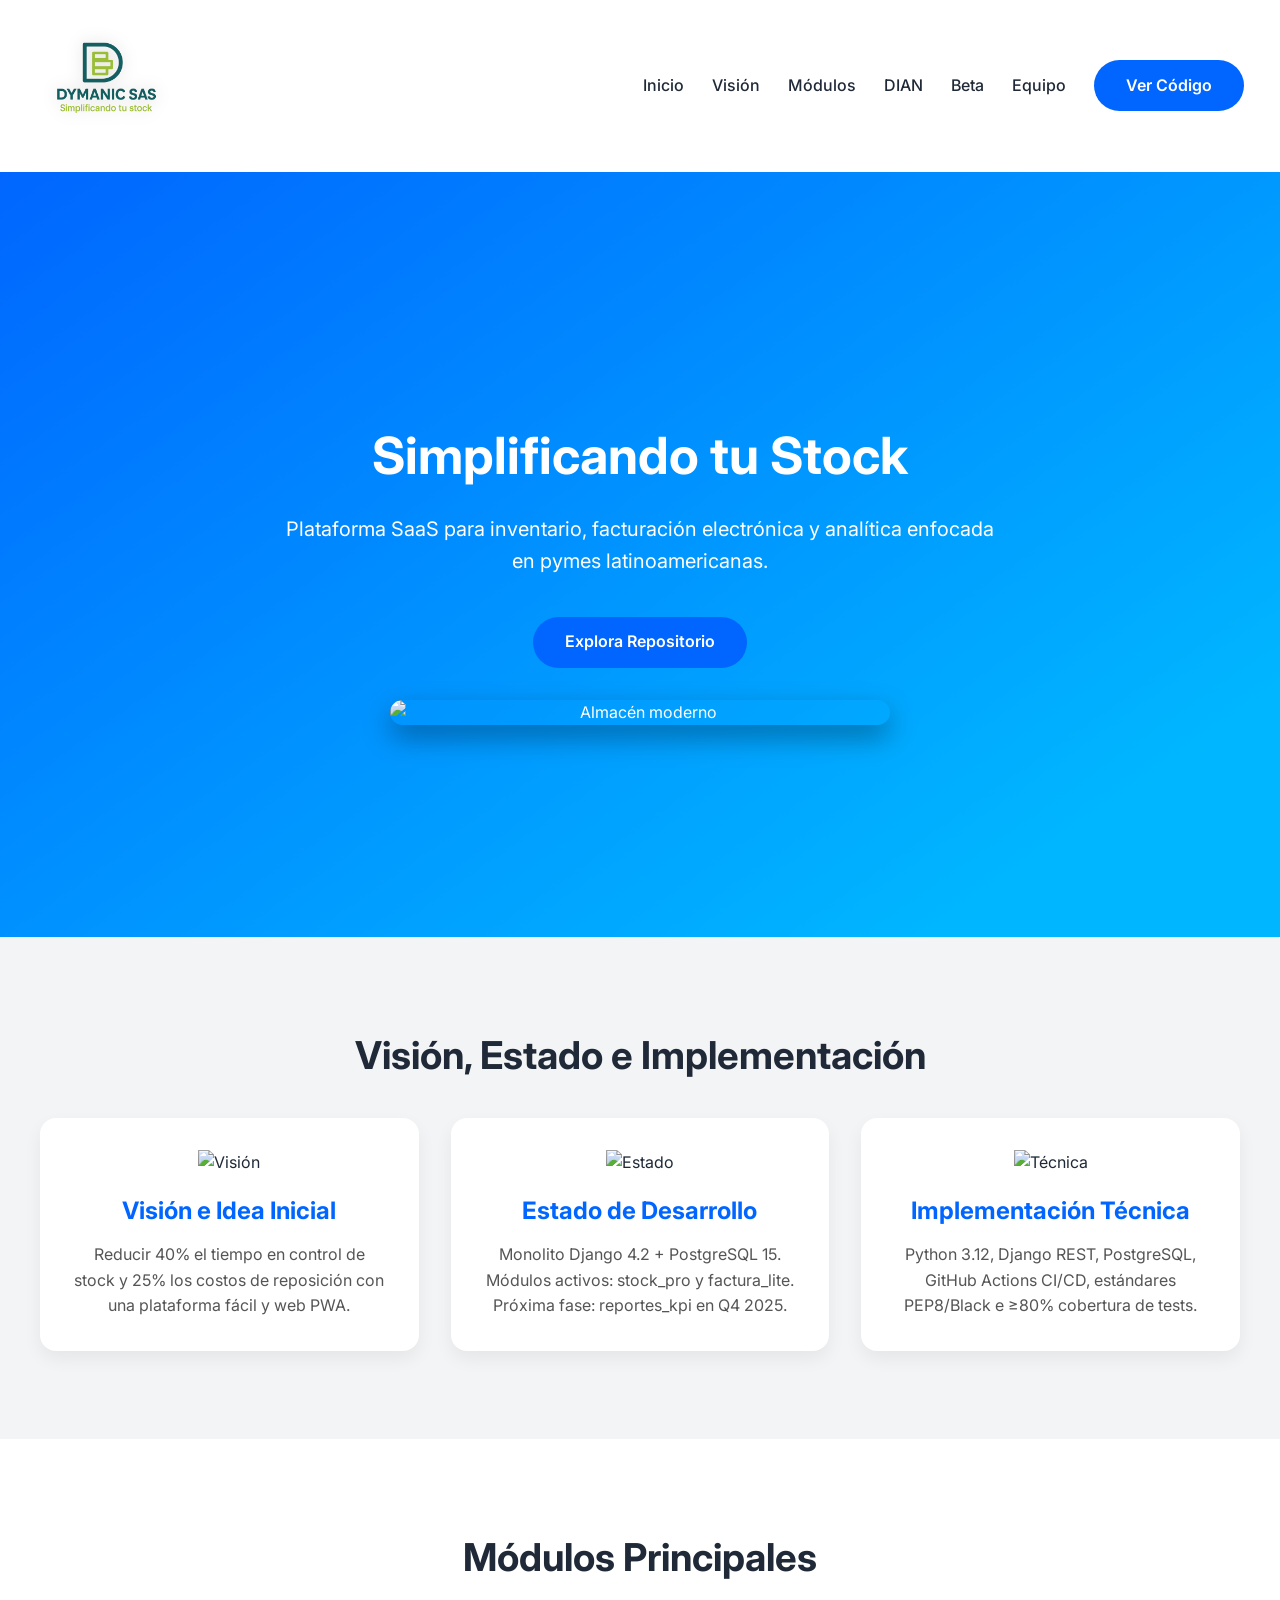
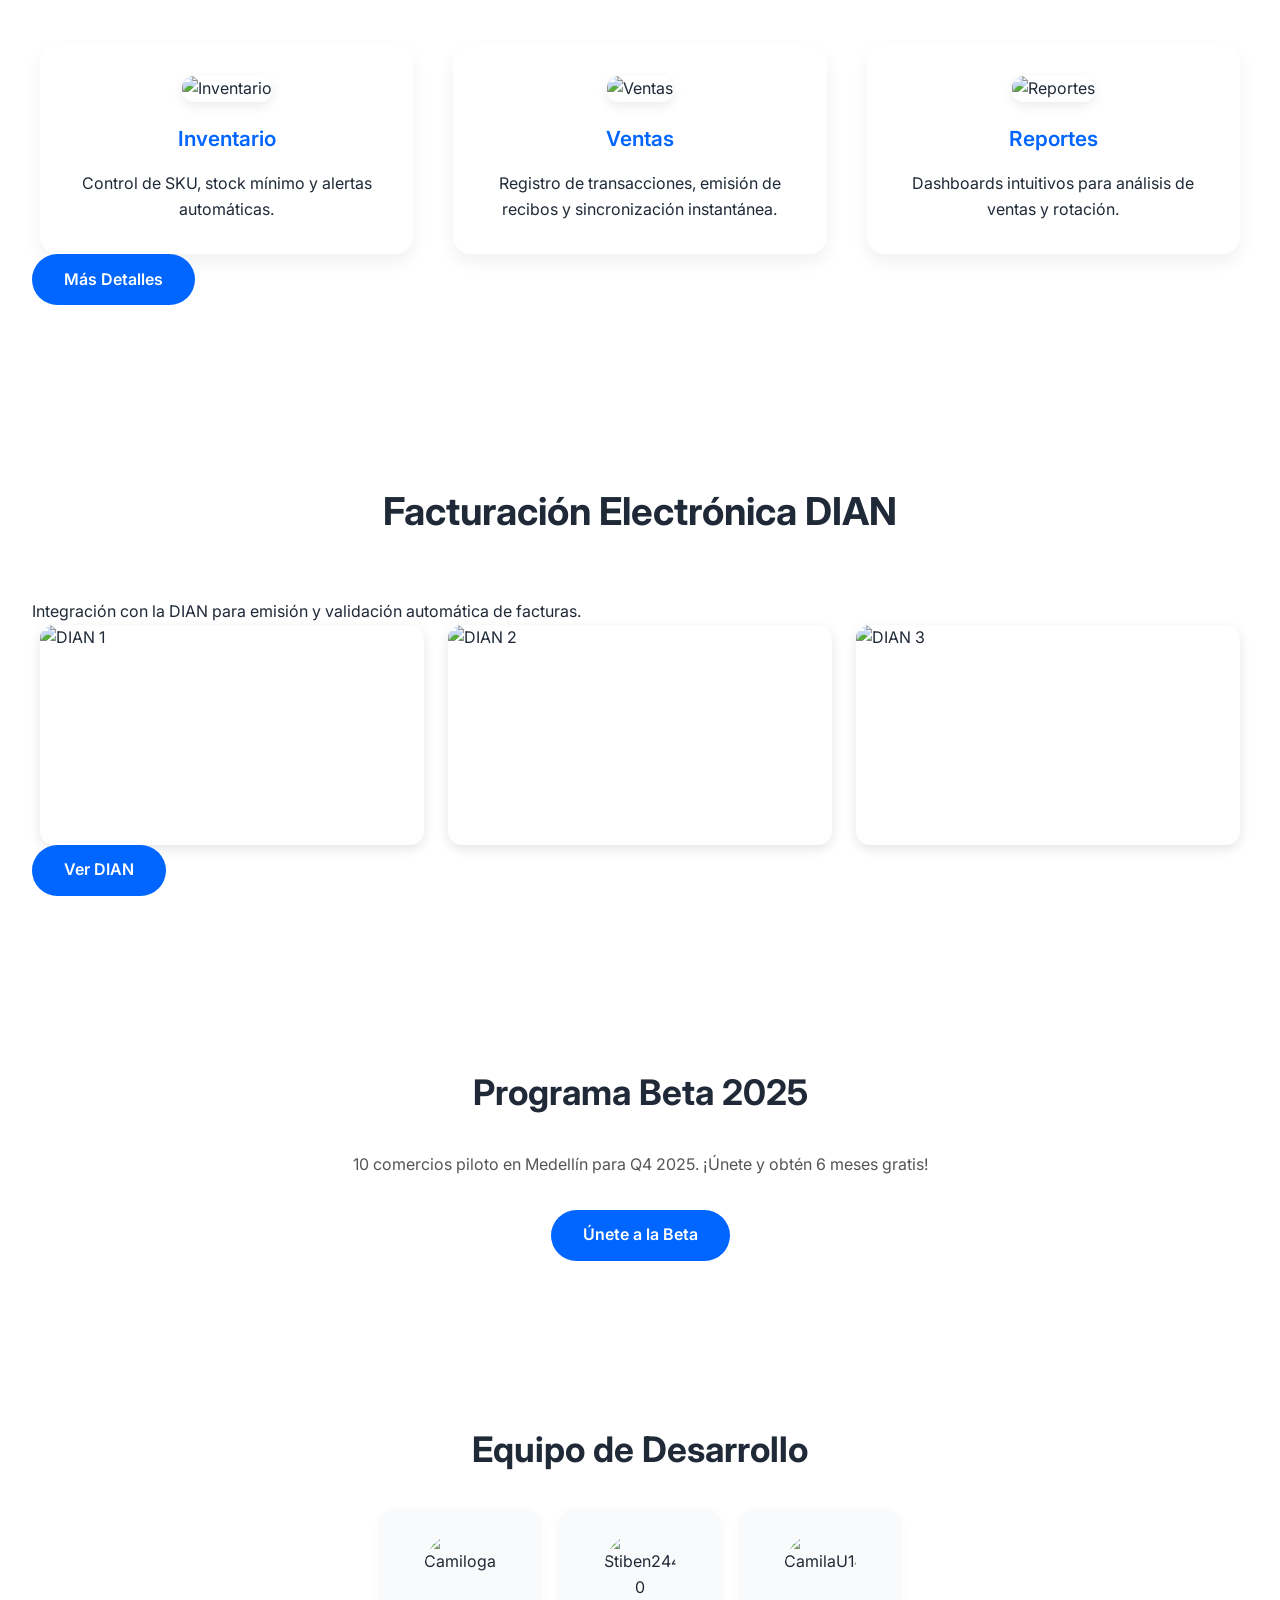
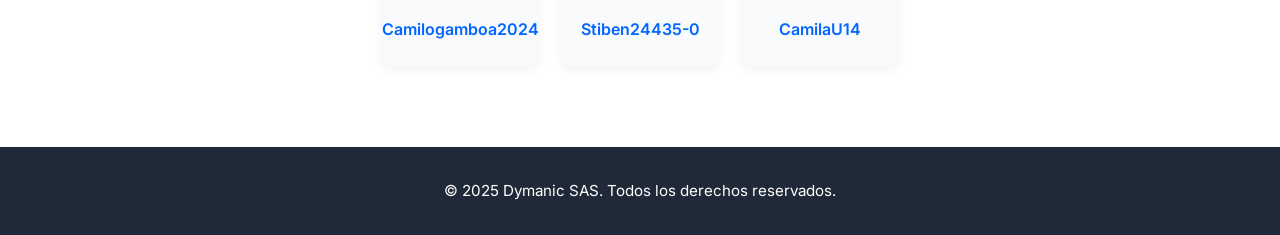
==== index.html @ a422779e "Versión inicial de la web – despliegue en GitHub Pages" ====
<!DOCTYPE html>
<html lang="es">
<head>
  <meta charset="UTF-8" />
  <meta http-equiv="X-UA-Compatible" content="IE=edge" />
  <meta name="viewport" content="width=device-width, initial-scale=1.0" />
  <title>Dymanic SAS | Plataforma SaaS</title>
  <meta name="description" content="Inventario, facturación electrónica DIAN y analítica para pymes latinoamericanas." />

  <!-- Google Fonts -->
  <link rel="preconnect" href="https://fonts.googleapis.com" />
  <link rel="preconnect" href="https://fonts.gstatic.com" crossorigin />
  <link href="https://fonts.googleapis.com/css2?family=Inter:wght@400;500;600;700&display=swap" rel="stylesheet" />

  <style>
    :root {
      --primary: #0066ff;
      --primary-light: #3385ff;
      --dark: #1f2937;
      --light: #ffffff;
      --gray-50: #f9fafb;
      --gray-100: #f3f4f6;
    }
    * { margin: 0; padding: 0; box-sizing: border-box; font-family: "Inter", system-ui, sans-serif; }
    body { color: var(--dark); background: var(--light); line-height: 1.6; }

    /* HEADER */
    header { position: sticky; top: 0; z-index: 1000; display: flex; justify-content: space-between; align-items: center; padding: 0.75rem 2.25rem; background: var(--light); transition: box-shadow 0.3s ease; }
    header.shadow { box-shadow: 0 3px 8px rgba(0,0,0,0.08); }
    .logo img { height: 140px; width: auto; filter: drop-shadow(0 0 8px rgba(0,0,0,0.15)); }
    nav ul { display: flex; gap: 1.75rem; list-style: none; align-items: center; }
    nav a { text-decoration: none; color: var(--dark); font-weight: 500; transition: color 0.2s; }
    nav a:hover { color: var(--primary); }
    .btn { padding: 0.8rem 2rem; border: none; border-radius: 32px; background: var(--primary); color: var(--light); font-size: 1rem; font-weight: 600; cursor: pointer; transition: background 0.2s; text-decoration: none; display: inline-block; }
    .btn:hover { background: var(--primary-light); }
    .menu-toggle { display: none; font-size: 1.9rem; background: none; border: none; cursor: pointer; color: var(--dark); }
    @media (max-width: 768px) {
      nav { position: fixed; top: 0; right: -100%; width: 70%; height: 100%; background: var(--light); flex-direction: column; padding-top: 6rem; transition: right 0.3s; }
      nav.open { right: 0; }
      nav ul { flex-direction: column; gap: 2.2rem; }
      .menu-toggle { display: block; }
      .logo img { height: 90px; }
    }

    /* HERO */
    .hero { display: flex; flex-direction: column; align-items: center; justify-content: center; text-align: center; padding: 8rem 1rem 6rem; min-height: 85vh; background: linear-gradient(145deg, #0066ff 0%, #00b6ff 85%); color: var(--light); }
    .hero h1 { font-size: 3.2rem; font-weight: 700; margin-bottom: 1rem; }
    .hero p { font-size: 1.25rem; max-width: 720px; margin-bottom: 2.5rem; }
    .hero-img { max-width: 500px; width: 90%; border-radius: 16px; box-shadow: 0 12px 28px rgba(0,0,0,0.35); margin-top: 2rem; }

    section { scroll-margin-top: 100px; }

    /* INFO GRID (Visión, Estado, Técnica) */
    .info { padding: 5.5rem 2rem; background: var(--gray-100); }
    .info h2 { text-align: center; font-size: 2.4rem; font-weight: 700; margin-bottom: 2rem; }
    .info-grid { display: grid; grid-template-columns: repeat(auto-fit, minmax(280px,1fr)); gap: 2rem; max-width: 1200px; margin: 0 auto; }
    .info-card { background: var(--light); padding: 2rem; border-radius: 16px; box-shadow: 0 8px 18px rgba(0,0,0,0.06); text-align: center; transition: transform 0.3s; }
    .info-card:hover { transform: translateY(-6px); }
    .info-card img { width: 64px; height: 64px; margin-bottom: 1rem; }
    .info-card h3 { color: var(--primary); font-size: 1.5rem; margin-bottom: 0.75rem; }
    .info-card p { color: #555; }

    /* FEATURES */
    .features { padding: 5.5rem 2rem; }
    .features h2 { text-align: center; font-size: 2.4rem; font-weight: 700; margin-bottom: 3.5rem; }
    .features-grid { display: grid; grid-template-columns: repeat(auto-fit, minmax(260px,1fr)); gap: 2.5rem; max-width: 1200px; margin: 0 auto; }
    .card { background: var(--light); padding: 2rem 1.75rem; border-radius: 18px; box-shadow: 0 8px 18px rgba(0,0,0,0.06); text-align: center; transition: transform 0.25s; }
    .card:hover { transform: translateY(-8px); }
    .card h3 { margin-bottom: 1rem; color: var(--primary); font-size: 1.3rem; font-weight: 600; }
    .icon { width: 80px; height: 80px; object-fit: cover; margin-bottom: 1.25rem; border-radius: 12px; box-shadow: 0 4px 12px rgba(0,0,0,0.08); }

    /* DIAN SHOWCASE */
    #dian { padding: 5.5rem 2rem; }
    #dian h2 { text-align: center; font-size: 2.4rem; font-weight: 700; margin-bottom: 3.5rem; }
    .image-grid { display: grid; grid-template-columns: repeat(auto-fit, minmax(260px,1fr)); gap: 1.5rem; max-width: 1200px; margin: 0 auto; }
    .image-grid img { width: 100%; height: 220px; object-fit: cover; border-radius: 14px; box-shadow: 0 4px 12px rgba(0,0,0,0.1); transition: transform 0.25s; }
    .image-grid img:hover { transform: scale(1.05); }

    /* BETA */
    #beta { padding: 5rem 2rem; text-align: center; }
    #beta h2 { font-size: 2.2rem; font-weight: 700; margin-bottom: 2rem; }
    #beta p { max-width: 740px; margin: 0 auto 2rem; color: #555; }

    /* EQUIPO */
    #equipo { padding: 5rem 2rem; text-align: center; }
    #equipo h2 { font-size: 2.2rem; font-weight: 700; margin-bottom: 2rem; }
    .dev-list { list-style: none; display: flex; flex-wrap: wrap; justify-content: center; gap: 1.25rem; padding: 0; margin-top: 2rem; }
    .dev-card { background: var(--gray-50); padding: 1.5rem 1rem; border-radius: 14px; width: 160px; display: flex; flex-direction: column; align-items: center; box-shadow: 0 4px 10px rgba(0,0,0,0.05); transition: transform 0.25s; }
    .dev-card:hover { transform: translateY(-6px); }
    .dev-card img { width: 72px; height: 72px; border-radius: 50%; margin-bottom: 0.75rem; }
    .dev-card a { color: var(--primary); font-weight: 600; text-decoration: none; }

    /* FOOTER */
    footer { background: var(--dark); color: var(--light); text-align: center; padding: 2rem 1rem; font-size: 0.95rem; }
  </style>
</head>
<body>
  <!-- HEADER -->
  <header id="mainHeader">
    <a href="#inicio" class="logo"><img src="logo_dymanic.png" alt="Logo Dymanic SAS" /></a>
    <button class="menu-toggle" id="menuBtn">&#9776;</button>
    <nav id="mainNav">
      <ul>
        <li><a href="#inicio">Inicio</a></li>
        <li><a href="#vision">Visión</a></li>
        <li><a href="#features">Módulos</a></li>
        <li><a href="#dian">DIAN</a></li>
        <li><a href="#beta">Beta</a></li>
        <li><a href="#equipo">Equipo</a></li>
        <li><a class="btn" href="https://github.com/camilogamboa2024/dymanic-sas-piloto" target="_blank">Ver Código</a></li>
      </ul>
    </nav>
  </header>

  <!-- HERO -->
  <section class="hero" id="inicio">
    <h1>Simplificando tu Stock</h1>
    <p>Plataforma SaaS para inventario, facturación electrónica y analítica enfocada en pymes latinoamericanas.</p>
    <a class="btn" href="https://github.com/camilogamboa2024/dymanic-sas-piloto" target="_blank">Explora Repositorio</a>
    <img class="hero-img" src="https://images.pexels.com/photos/3182830/pexels-photo-3182830.jpeg" alt="Almacén moderno" />
  </section>

  <!-- INFO -->
  <section class="info" id="vision">
    <h2>Visión, Estado e Implementación</h2>
    <div class="info-grid">
      <div class="info-card">
        <img src="https://images.pexels.com/photos/3184213/pexels-photo-3184213.jpeg" alt="Visión" />
        <h3>Visión e Idea Inicial</h3>
        <p>Reducir 40% el tiempo en control de stock y 25% los costos de reposición con una plataforma fácil y web PWA.</p>
      </div>
      <div class="info-card">
        <img src="https://images.pexels.com/photos/3184292/pexels-photo-3184292.jpeg" alt="Estado" />
        <h3>Estado de Desarrollo</h3>
        <p>Monolito Django 4.2 + PostgreSQL 15. Módulos activos: stock_pro y factura_lite. Próxima fase: reportes_kpi en Q4 2025.</p>
      </div>
      <div class="info-card">
        <img src="https://images.pexels.com/photos/1181675/pexels-photo-1181675.jpeg" alt="Técnica" />
        <h3>Implementación Técnica</h3>
        <p>Python 3.12, Django REST, PostgreSQL, GitHub Actions CI/CD, estándares PEP8/Black e ≥80% cobertura de tests.</p>
      </div>
    </div>
  </section>

  <!-- FEATURES -->
  <section class="features" id="features">
    <h2>Módulos Principales</h2>
    <div class="features-grid">
      <div class="card">
        <img class="icon" src="https://images.pexels.com/photos/396554/pexels-photo-396554.jpeg" alt="Inventario" />
        <h3>Inventario</h3>
        <p>Control de SKU, stock mínimo y alertas automáticas.</p>
      </div>
      <div class="card">
        <img class="icon" src="https://images.pexels.com/photos/3943710/pexels-photo-3943710.jpeg" alt="Ventas" />
        <h3>Ventas</h3>
        <p>Registro de transacciones, emisión de recibos y sincronización instantánea.</p>
      </div>
      <div class="card">
        <img class="icon" src="https://images.pexels.com/photos/669615/pexels-photo-669615.jpeg" alt="Reportes" />
        <h3>Reportes</h3>
        <p>Dashboards intuitivos para análisis de ventas y rotación.</p>
      </div>
    </div>
    <a id="features-btn" class="btn" href="https://github.com/camilogamboa2024/dymanic-sas-piloto" target="_blank">Más Detalles</a>
  </section>

  <!-- DIAN -->
  <section class="section" id="dian">
    <h2>Facturación Electrónica DIAN</h2>
    <p>Integración con la DIAN para emisión y validación automática de facturas.</p>
    <div class="image-grid">
      <img src="https://images.pexels.com/photos/669986/pexels-photo-669986.jpeg" alt="DIAN 1" />
      <img src="https://images.pexels.com/photos/4956466/pexels-photo-4956466.jpeg" alt="DIAN 2" />
      <img src="https://images.pexels.com/photos/5189411/pexels-photo-5189411.jpeg" alt="DIAN 3" />
    </div>
    <a id="dian-btn" class="btn" href="https://github.com/camilogamboa2024/dymanic-sas-piloto" target="_blank">Ver DIAN</a>
  </section>

  <!-- BETA -->
  <section class="section" id="beta">
    <h2>Programa Beta 2025</h2>
    <p>10 comercios piloto en Medellín para Q4 2025. ¡Únete y obtén 6 meses gratis!</p>
    <a class="btn" href="https://github.com/camilogamboa2024/dymanic-sas-piloto" target="_blank">Únete a la Beta</a>
  </section>

  <!-- EQUIPO -->
  <section class="section" id="equipo">
    <h2>Equipo de Desarrollo</h2>
    <ul class="dev-list">
      <li class="dev-card"><img src="https://github.com/camilogamboa2024.png" alt="Camilogamboa2024" /><a href="https://github.com/camilogamboa2024" target="_blank">Camilogamboa2024</a></li>
      <li class="dev-card"><img src="https://github.com/Stiben24435-0.png" alt="Stiben24435-0" /><a href="https://github.com/Stiben24435-0" target="_blank">Stiben24435-0</a></li>
      <li class="dev-card"><img src="https://github.com/CamilaU14.png" alt="CamilaU14" /><a href="https://github.com/CamilaU14" target="_blank">CamilaU14</a></li>
    </ul>
  </section>

  <!-- FOOTER -->
  <footer>
    &copy; 2025 Dymanic SAS. Todos los derechos reservados.
  </footer>

  <script>
    const menuBtn = document.getElementById("menuBtn");
    const mainNav = document.getElementById("mainNav");
    menuBtn.addEventListener("click", () => mainNav.classList.toggle("open"));
    const headerEl = document.getElementById("mainHeader");
    window.addEventListener("scroll", () => headerEl.classList.toggle("shadow", window.scrollY > 10));
  </script>
</body>
</html>
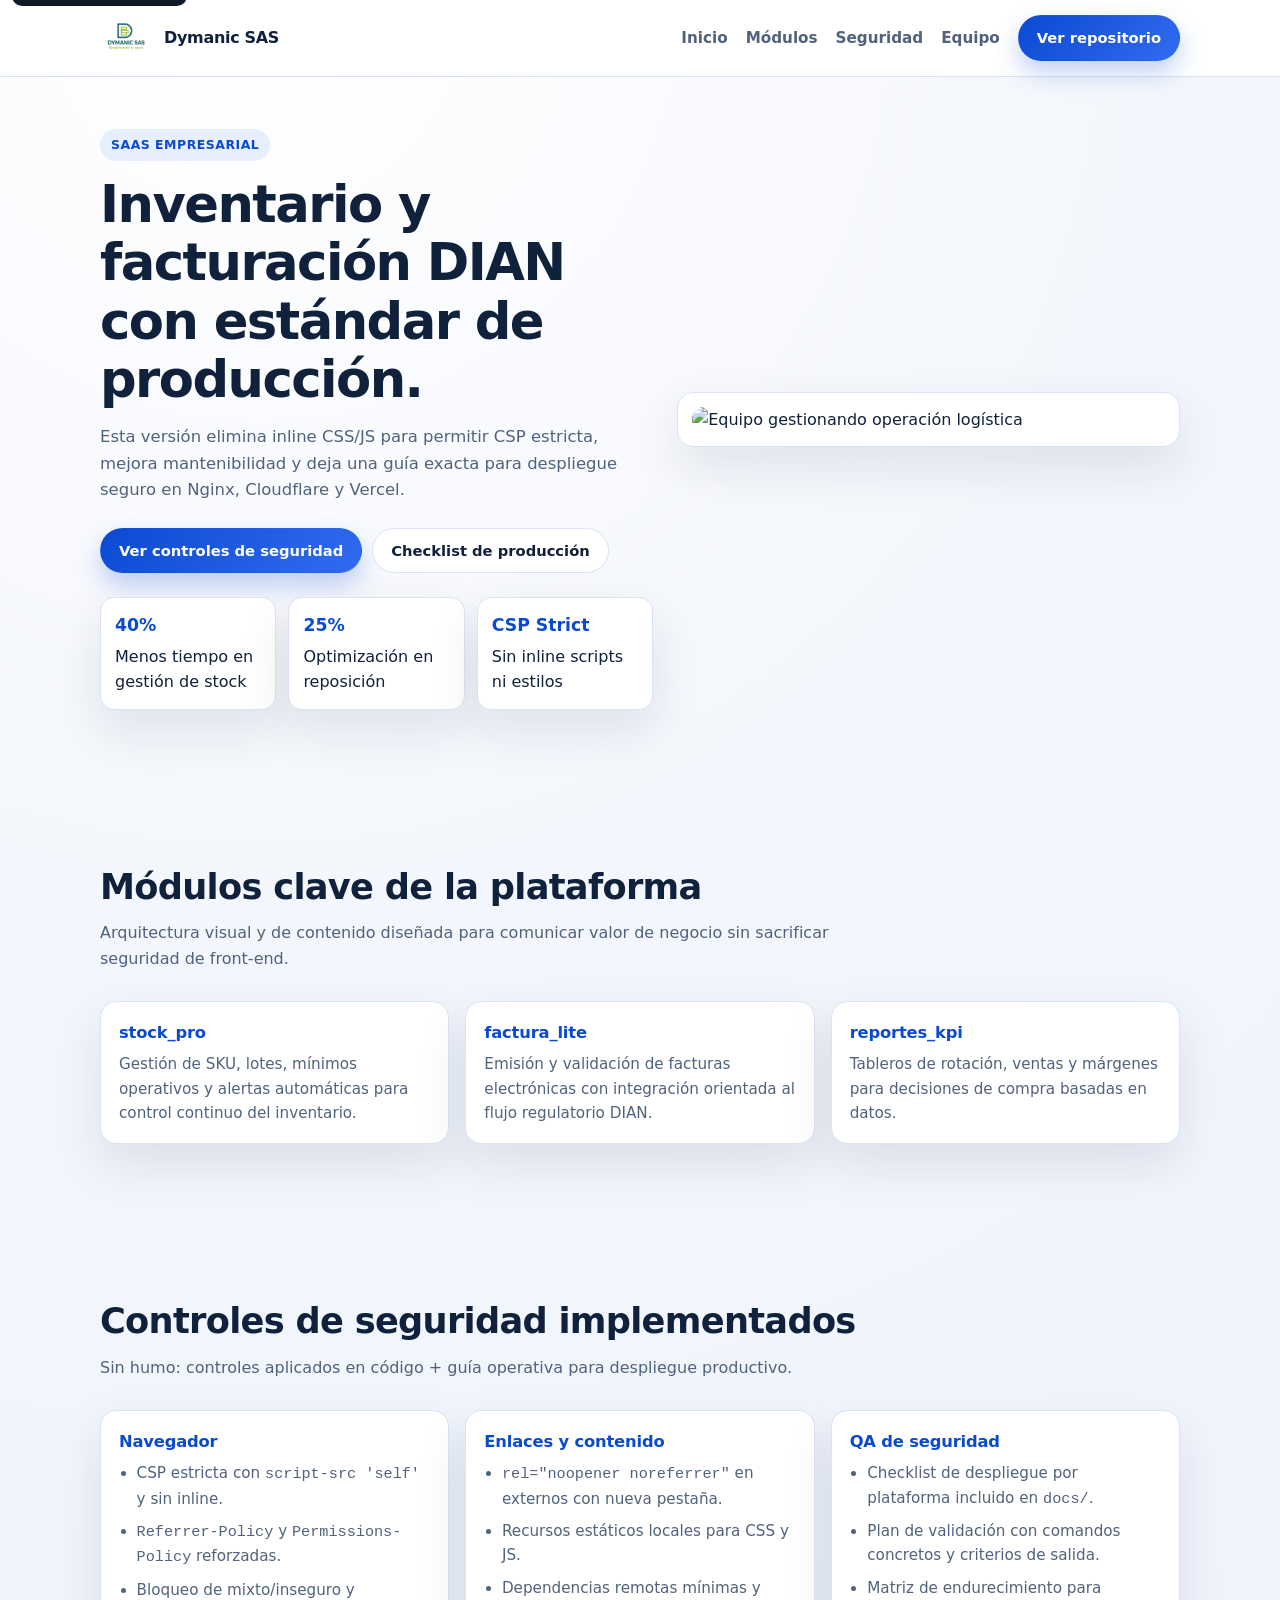
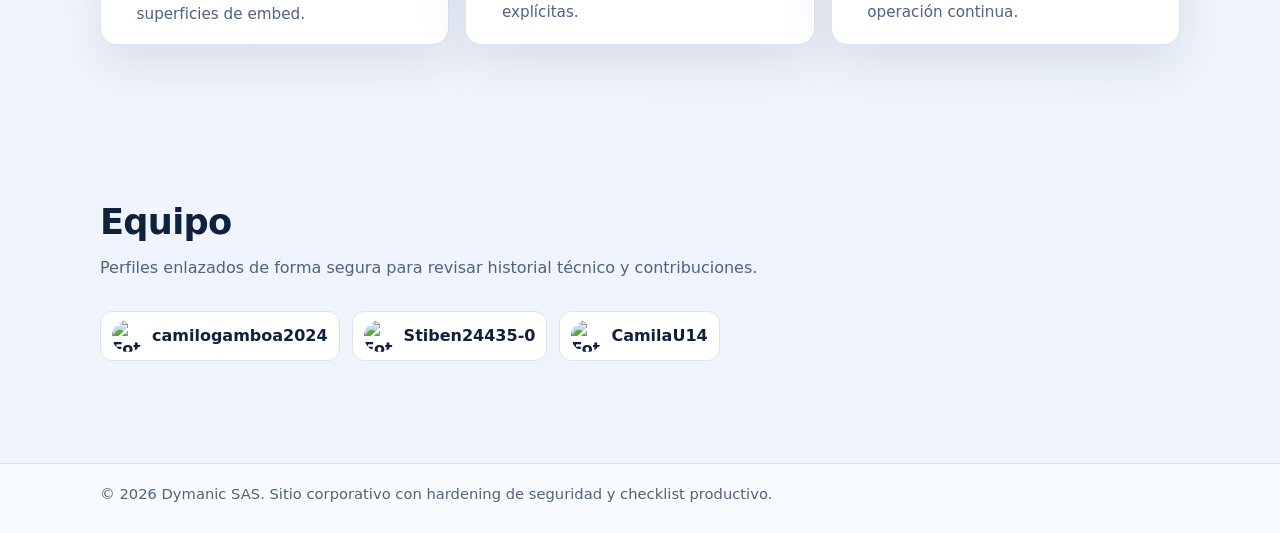
==== commit 707a0b80: "Endurecimiento nivel producción con CSP estricta y checklist de despliegue" ====
--- a/index.html
+++ b/index.html
@@ -4,207 +4,133 @@
   <meta charset="UTF-8" />
   <meta http-equiv="X-UA-Compatible" content="IE=edge" />
   <meta name="viewport" content="width=device-width, initial-scale=1.0" />
-  <title>Dymanic SAS | Plataforma SaaS</title>
-  <meta name="description" content="Inventario, facturación electrónica DIAN y analítica para pymes latinoamericanas." />
+  <title>Dymanic SAS | Plataforma empresarial para inventario y facturación</title>
+  <meta name="description" content="Dymanic SAS centraliza inventario, facturación electrónica DIAN y analítica con foco empresarial para pymes de Latinoamérica." />
+  <meta name="color-scheme" content="light" />
 
-  <!-- Google Fonts -->
+  <!-- CSP estricta sin inline JS/CSS -->
+  <meta http-equiv="Content-Security-Policy" content="default-src 'self'; script-src 'self'; style-src 'self' https://fonts.googleapis.com; img-src 'self' https://images.pexels.com https://github.com data:; font-src https://fonts.gstatic.com; connect-src 'self'; frame-ancestors 'none'; object-src 'none'; base-uri 'self'; form-action 'self'; upgrade-insecure-requests; block-all-mixed-content" />
+  <meta http-equiv="Referrer-Policy" content="strict-origin-when-cross-origin" />
+  <meta http-equiv="Permissions-Policy" content="accelerometer=(), autoplay=(), camera=(), display-capture=(), geolocation=(), gyroscope=(), magnetometer=(), microphone=(), payment=(), usb=(), xr-spatial-tracking=()" />
+
   <link rel="preconnect" href="https://fonts.googleapis.com" />
   <link rel="preconnect" href="https://fonts.gstatic.com" crossorigin />
-  <link href="https://fonts.googleapis.com/css2?family=Inter:wght@400;500;600;700&display=swap" rel="stylesheet" />
-
-  <style>
-    :root {
-      --primary: #0066ff;
-      --primary-light: #3385ff;
-      --dark: #1f2937;
-      --light: #ffffff;
-      --gray-50: #f9fafb;
-      --gray-100: #f3f4f6;
-    }
-    * { margin: 0; padding: 0; box-sizing: border-box; font-family: "Inter", system-ui, sans-serif; }
-    body { color: var(--dark); background: var(--light); line-height: 1.6; }
-
-    /* HEADER */
-    header { position: sticky; top: 0; z-index: 1000; display: flex; justify-content: space-between; align-items: center; padding: 0.75rem 2.25rem; background: var(--light); transition: box-shadow 0.3s ease; }
-    header.shadow { box-shadow: 0 3px 8px rgba(0,0,0,0.08); }
-    .logo img { height: 140px; width: auto; filter: drop-shadow(0 0 8px rgba(0,0,0,0.15)); }
-    nav ul { display: flex; gap: 1.75rem; list-style: none; align-items: center; }
-    nav a { text-decoration: none; color: var(--dark); font-weight: 500; transition: color 0.2s; }
-    nav a:hover { color: var(--primary); }
-    .btn { padding: 0.8rem 2rem; border: none; border-radius: 32px; background: var(--primary); color: var(--light); font-size: 1rem; font-weight: 600; cursor: pointer; transition: background 0.2s; text-decoration: none; display: inline-block; }
-    .btn:hover { background: var(--primary-light); }
-    .menu-toggle { display: none; font-size: 1.9rem; background: none; border: none; cursor: pointer; color: var(--dark); }
-    @media (max-width: 768px) {
-      nav { position: fixed; top: 0; right: -100%; width: 70%; height: 100%; background: var(--light); flex-direction: column; padding-top: 6rem; transition: right 0.3s; }
-      nav.open { right: 0; }
-      nav ul { flex-direction: column; gap: 2.2rem; }
-      .menu-toggle { display: block; }
-      .logo img { height: 90px; }
-    }
-
-    /* HERO */
-    .hero { display: flex; flex-direction: column; align-items: center; justify-content: center; text-align: center; padding: 8rem 1rem 6rem; min-height: 85vh; background: linear-gradient(145deg, #0066ff 0%, #00b6ff 85%); color: var(--light); }
-    .hero h1 { font-size: 3.2rem; font-weight: 700; margin-bottom: 1rem; }
-    .hero p { font-size: 1.25rem; max-width: 720px; margin-bottom: 2.5rem; }
-    .hero-img { max-width: 500px; width: 90%; border-radius: 16px; box-shadow: 0 12px 28px rgba(0,0,0,0.35); margin-top: 2rem; }
-
-    section { scroll-margin-top: 100px; }
-
-    /* INFO GRID (Visión, Estado, Técnica) */
-    .info { padding: 5.5rem 2rem; background: var(--gray-100); }
-    .info h2 { text-align: center; font-size: 2.4rem; font-weight: 700; margin-bottom: 2rem; }
-    .info-grid { display: grid; grid-template-columns: repeat(auto-fit, minmax(280px,1fr)); gap: 2rem; max-width: 1200px; margin: 0 auto; }
-    .info-card { background: var(--light); padding: 2rem; border-radius: 16px; box-shadow: 0 8px 18px rgba(0,0,0,0.06); text-align: center; transition: transform 0.3s; }
-    .info-card:hover { transform: translateY(-6px); }
-    .info-card img { width: 64px; height: 64px; margin-bottom: 1rem; }
-    .info-card h3 { color: var(--primary); font-size: 1.5rem; margin-bottom: 0.75rem; }
-    .info-card p { color: #555; }
-
-    /* FEATURES */
-    .features { padding: 5.5rem 2rem; }
-    .features h2 { text-align: center; font-size: 2.4rem; font-weight: 700; margin-bottom: 3.5rem; }
-    .features-grid { display: grid; grid-template-columns: repeat(auto-fit, minmax(260px,1fr)); gap: 2.5rem; max-width: 1200px; margin: 0 auto; }
-    .card { background: var(--light); padding: 2rem 1.75rem; border-radius: 18px; box-shadow: 0 8px 18px rgba(0,0,0,0.06); text-align: center; transition: transform 0.25s; }
-    .card:hover { transform: translateY(-8px); }
-    .card h3 { margin-bottom: 1rem; color: var(--primary); font-size: 1.3rem; font-weight: 600; }
-    .icon { width: 80px; height: 80px; object-fit: cover; margin-bottom: 1.25rem; border-radius: 12px; box-shadow: 0 4px 12px rgba(0,0,0,0.08); }
-
-    /* DIAN SHOWCASE */
-    #dian { padding: 5.5rem 2rem; }
-    #dian h2 { text-align: center; font-size: 2.4rem; font-weight: 700; margin-bottom: 3.5rem; }
-    .image-grid { display: grid; grid-template-columns: repeat(auto-fit, minmax(260px,1fr)); gap: 1.5rem; max-width: 1200px; margin: 0 auto; }
-    .image-grid img { width: 100%; height: 220px; object-fit: cover; border-radius: 14px; box-shadow: 0 4px 12px rgba(0,0,0,0.1); transition: transform 0.25s; }
-    .image-grid img:hover { transform: scale(1.05); }
-
-    /* BETA */
-    #beta { padding: 5rem 2rem; text-align: center; }
-    #beta h2 { font-size: 2.2rem; font-weight: 700; margin-bottom: 2rem; }
-    #beta p { max-width: 740px; margin: 0 auto 2rem; color: #555; }
-
-    /* EQUIPO */
-    #equipo { padding: 5rem 2rem; text-align: center; }
-    #equipo h2 { font-size: 2.2rem; font-weight: 700; margin-bottom: 2rem; }
-    .dev-list { list-style: none; display: flex; flex-wrap: wrap; justify-content: center; gap: 1.25rem; padding: 0; margin-top: 2rem; }
-    .dev-card { background: var(--gray-50); padding: 1.5rem 1rem; border-radius: 14px; width: 160px; display: flex; flex-direction: column; align-items: center; box-shadow: 0 4px 10px rgba(0,0,0,0.05); transition: transform 0.25s; }
-    .dev-card:hover { transform: translateY(-6px); }
-    .dev-card img { width: 72px; height: 72px; border-radius: 50%; margin-bottom: 0.75rem; }
-    .dev-card a { color: var(--primary); font-weight: 600; text-decoration: none; }
-
-    /* FOOTER */
-    footer { background: var(--dark); color: var(--light); text-align: center; padding: 2rem 1rem; font-size: 0.95rem; }
-  </style>
+  <link href="https://fonts.googleapis.com/css2?family=Inter:wght@400;500;600;700;800&display=swap" rel="stylesheet" />
+  <link rel="stylesheet" href="assets/css/main.css" />
 </head>
 <body>
-  <!-- HEADER -->
-  <header id="mainHeader">
-    <a href="#inicio" class="logo"><img src="logo_dymanic.png" alt="Logo Dymanic SAS" /></a>
-    <button class="menu-toggle" id="menuBtn">&#9776;</button>
-    <nav id="mainNav">
-      <ul>
-        <li><a href="#inicio">Inicio</a></li>
-        <li><a href="#vision">Visión</a></li>
-        <li><a href="#features">Módulos</a></li>
-        <li><a href="#dian">DIAN</a></li>
-        <li><a href="#beta">Beta</a></li>
-        <li><a href="#equipo">Equipo</a></li>
-        <li><a class="btn" href="https://github.com/camilogamboa2024/dymanic-sas-piloto" target="_blank">Ver Código</a></li>
-      </ul>
-    </nav>
+  <a class="skip-link" href="#contenido">Saltar al contenido</a>
+
+  <header id="mainHeader" aria-label="Barra principal">
+    <div class="nav-wrap">
+      <a href="#inicio" class="brand" aria-label="Dymanic SAS, ir al inicio">
+        <img src="logo_dymanic.png" alt="Logo Dymanic SAS" />
+        <span>Dymanic SAS</span>
+      </a>
+
+      <button class="menu-toggle" id="menuBtn" type="button" aria-expanded="false" aria-controls="mainNav" aria-label="Abrir menú">☰</button>
+
+      <nav id="mainNav" aria-label="Navegación principal">
+        <ul>
+          <li><a href="#inicio">Inicio</a></li>
+          <li><a href="#modulos">Módulos</a></li>
+          <li><a href="#seguridad">Seguridad</a></li>
+          <li><a href="#equipo">Equipo</a></li>
+          <li>
+            <a class="btn btn-primary" href="https://github.com/camilogamboa2024/dymanic-sas-piloto" target="_blank" rel="noopener noreferrer">Ver repositorio</a>
+          </li>
+        </ul>
+      </nav>
+    </div>
   </header>
 
-  <!-- HERO -->
-  <section class="hero" id="inicio">
-    <h1>Simplificando tu Stock</h1>
-    <p>Plataforma SaaS para inventario, facturación electrónica y analítica enfocada en pymes latinoamericanas.</p>
-    <a class="btn" href="https://github.com/camilogamboa2024/dymanic-sas-piloto" target="_blank">Explora Repositorio</a>
-    <img class="hero-img" src="https://images.pexels.com/photos/3182830/pexels-photo-3182830.jpeg" alt="Almacén moderno" />
-  </section>
+  <main id="contenido">
+    <section class="section hero" id="inicio">
+      <div>
+        <span class="badge">SaaS Empresarial</span>
+        <h1>Inventario y facturación DIAN con estándar de producción.</h1>
+        <p class="lead">Esta versión elimina inline CSS/JS para permitir CSP estricta, mejora mantenibilidad y deja una guía exacta para despliegue seguro en Nginx, Cloudflare y Vercel.</p>
+        <div class="hero-cta">
+          <a class="btn btn-primary" href="#seguridad">Ver controles de seguridad</a>
+          <a class="btn btn-outline" href="docs/SECURITY_PRODUCTION_CHECKLIST.md">Checklist de producción</a>
+        </div>
+        <div class="stats" aria-label="Indicadores de valor">
+          <article class="stat"><strong>40%</strong><span>Menos tiempo en gestión de stock</span></article>
+          <article class="stat"><strong>25%</strong><span>Optimización en reposición</span></article>
+          <article class="stat"><strong>CSP Strict</strong><span>Sin inline scripts ni estilos</span></article>
+        </div>
+      </div>
 
-  <!-- INFO -->
-  <section class="info" id="vision">
-    <h2>Visión, Estado e Implementación</h2>
-    <div class="info-grid">
-      <div class="info-card">
-        <img src="https://images.pexels.com/photos/3184213/pexels-photo-3184213.jpeg" alt="Visión" />
-        <h3>Visión e Idea Inicial</h3>
-        <p>Reducir 40% el tiempo en control de stock y 25% los costos de reposición con una plataforma fácil y web PWA.</p>
+      <aside class="hero-card" aria-label="Imagen de operación logística">
+        <img src="https://images.pexels.com/photos/3182830/pexels-photo-3182830.jpeg" alt="Equipo gestionando operación logística" loading="eager" decoding="async" />
+      </aside>
+    </section>
+
+    <section class="section" id="modulos">
+      <h2>Módulos clave de la plataforma</h2>
+      <p class="subtitle">Arquitectura visual y de contenido diseñada para comunicar valor de negocio sin sacrificar seguridad de front-end.</p>
+      <div class="grid-3">
+        <article class="panel">
+          <h3>stock_pro</h3>
+          <p>Gestión de SKU, lotes, mínimos operativos y alertas automáticas para control continuo del inventario.</p>
+        </article>
+        <article class="panel">
+          <h3>factura_lite</h3>
+          <p>Emisión y validación de facturas electrónicas con integración orientada al flujo regulatorio DIAN.</p>
+        </article>
+        <article class="panel">
+          <h3>reportes_kpi</h3>
+          <p>Tableros de rotación, ventas y márgenes para decisiones de compra basadas en datos.</p>
+        </article>
       </div>
-      <div class="info-card">
-        <img src="https://images.pexels.com/photos/3184292/pexels-photo-3184292.jpeg" alt="Estado" />
-        <h3>Estado de Desarrollo</h3>
-        <p>Monolito Django 4.2 + PostgreSQL 15. Módulos activos: stock_pro y factura_lite. Próxima fase: reportes_kpi en Q4 2025.</p>
+    </section>
+
+    <section class="section" id="seguridad">
+      <h2>Controles de seguridad implementados</h2>
+      <p class="subtitle">Sin humo: controles aplicados en código + guía operativa para despliegue productivo.</p>
+      <div class="grid-3">
+        <article class="panel">
+          <h3>Navegador</h3>
+          <ul class="security-list">
+            <li>CSP estricta con <code>script-src 'self'</code> y sin inline.</li>
+            <li><code>Referrer-Policy</code> y <code>Permissions-Policy</code> reforzadas.</li>
+            <li>Bloqueo de mixto/inseguro y superficies de embed.</li>
+          </ul>
+        </article>
+        <article class="panel">
+          <h3>Enlaces y contenido</h3>
+          <ul class="security-list">
+            <li><code>rel="noopener noreferrer"</code> en externos con nueva pestaña.</li>
+            <li>Recursos estáticos locales para CSS y JS.</li>
+            <li>Dependencias remotas mínimas y explícitas.</li>
+          </ul>
+        </article>
+        <article class="panel">
+          <h3>QA de seguridad</h3>
+          <ul class="security-list">
+            <li>Checklist de despliegue por plataforma incluido en <code>docs/</code>.</li>
+            <li>Plan de validación con comandos concretos y criterios de salida.</li>
+            <li>Matriz de endurecimiento para operación continua.</li>
+          </ul>
+        </article>
       </div>
-      <div class="info-card">
-        <img src="https://images.pexels.com/photos/1181675/pexels-photo-1181675.jpeg" alt="Técnica" />
-        <h3>Implementación Técnica</h3>
-        <p>Python 3.12, Django REST, PostgreSQL, GitHub Actions CI/CD, estándares PEP8/Black e ≥80% cobertura de tests.</p>
+    </section>
+
+    <section class="section" id="equipo">
+      <h2>Equipo</h2>
+      <p class="subtitle">Perfiles enlazados de forma segura para revisar historial técnico y contribuciones.</p>
+      <div class="team">
+        <a class="member" href="https://github.com/camilogamboa2024" target="_blank" rel="noopener noreferrer"><img src="https://github.com/camilogamboa2024.png" alt="Foto de camilogamboa2024" loading="lazy" decoding="async" />camilogamboa2024</a>
+        <a class="member" href="https://github.com/Stiben24435-0" target="_blank" rel="noopener noreferrer"><img src="https://github.com/Stiben24435-0.png" alt="Foto de Stiben24435-0" loading="lazy" decoding="async" />Stiben24435-0</a>
+        <a class="member" href="https://github.com/CamilaU14" target="_blank" rel="noopener noreferrer"><img src="https://github.com/CamilaU14.png" alt="Foto de CamilaU14" loading="lazy" decoding="async" />CamilaU14</a>
       </div>
-    </div>
-  </section>
+    </section>
+  </main>
 
-  <!-- FEATURES -->
-  <section class="features" id="features">
-    <h2>Módulos Principales</h2>
-    <div class="features-grid">
-      <div class="card">
-        <img class="icon" src="https://images.pexels.com/photos/396554/pexels-photo-396554.jpeg" alt="Inventario" />
-        <h3>Inventario</h3>
-        <p>Control de SKU, stock mínimo y alertas automáticas.</p>
-      </div>
-      <div class="card">
-        <img class="icon" src="https://images.pexels.com/photos/3943710/pexels-photo-3943710.jpeg" alt="Ventas" />
-        <h3>Ventas</h3>
-        <p>Registro de transacciones, emisión de recibos y sincronización instantánea.</p>
-      </div>
-      <div class="card">
-        <img class="icon" src="https://images.pexels.com/photos/669615/pexels-photo-669615.jpeg" alt="Reportes" />
-        <h3>Reportes</h3>
-        <p>Dashboards intuitivos para análisis de ventas y rotación.</p>
-      </div>
-    </div>
-    <a id="features-btn" class="btn" href="https://github.com/camilogamboa2024/dymanic-sas-piloto" target="_blank">Más Detalles</a>
-  </section>
-
-  <!-- DIAN -->
-  <section class="section" id="dian">
-    <h2>Facturación Electrónica DIAN</h2>
-    <p>Integración con la DIAN para emisión y validación automática de facturas.</p>
-    <div class="image-grid">
-      <img src="https://images.pexels.com/photos/669986/pexels-photo-669986.jpeg" alt="DIAN 1" />
-      <img src="https://images.pexels.com/photos/4956466/pexels-photo-4956466.jpeg" alt="DIAN 2" />
-      <img src="https://images.pexels.com/photos/5189411/pexels-photo-5189411.jpeg" alt="DIAN 3" />
-    </div>
-    <a id="dian-btn" class="btn" href="https://github.com/camilogamboa2024/dymanic-sas-piloto" target="_blank">Ver DIAN</a>
-  </section>
-
-  <!-- BETA -->
-  <section class="section" id="beta">
-    <h2>Programa Beta 2025</h2>
-    <p>10 comercios piloto en Medellín para Q4 2025. ¡Únete y obtén 6 meses gratis!</p>
-    <a class="btn" href="https://github.com/camilogamboa2024/dymanic-sas-piloto" target="_blank">Únete a la Beta</a>
-  </section>
-
-  <!-- EQUIPO -->
-  <section class="section" id="equipo">
-    <h2>Equipo de Desarrollo</h2>
-    <ul class="dev-list">
-      <li class="dev-card"><img src="https://github.com/camilogamboa2024.png" alt="Camilogamboa2024" /><a href="https://github.com/camilogamboa2024" target="_blank">Camilogamboa2024</a></li>
-      <li class="dev-card"><img src="https://github.com/Stiben24435-0.png" alt="Stiben24435-0" /><a href="https://github.com/Stiben24435-0" target="_blank">Stiben24435-0</a></li>
-      <li class="dev-card"><img src="https://github.com/CamilaU14.png" alt="CamilaU14" /><a href="https://github.com/CamilaU14" target="_blank">CamilaU14</a></li>
-    </ul>
-  </section>
-
-  <!-- FOOTER -->
   <footer>
-    &copy; 2025 Dymanic SAS. Todos los derechos reservados.
+    <div class="footer-wrap">© 2026 Dymanic SAS. Sitio corporativo con hardening de seguridad y checklist productivo.</div>
   </footer>
 
-  <script>
-    const menuBtn = document.getElementById("menuBtn");
-    const mainNav = document.getElementById("mainNav");
-    menuBtn.addEventListener("click", () => mainNav.classList.toggle("open"));
-    const headerEl = document.getElementById("mainHeader");
-    window.addEventListener("scroll", () => headerEl.classList.toggle("shadow", window.scrollY > 10));
-  </script>
+  <script src="assets/js/main.js" defer></script>
 </body>
 </html>
--- a/assets/css/main.css
+++ b/assets/css/main.css
@@ -0,0 +1,290 @@
+:root {
+  --bg: #f3f6fc;
+  --surface: #ffffff;
+  --text: #10213c;
+  --muted: #50627d;
+  --line: #d9e3f3;
+  --primary: #0a4ad1;
+  --primary-2: #326bf0;
+  --radius: 16px;
+  --shadow: 0 20px 50px rgba(16, 33, 60, 0.10);
+}
+
+* { box-sizing: border-box; margin: 0; padding: 0; }
+
+body {
+  font-family: "Inter", system-ui, -apple-system, sans-serif;
+  color: var(--text);
+  background: radial-gradient(circle at 20% 0%, #ffffff 0%, var(--bg) 40%, #eef3fd 100%);
+  line-height: 1.6;
+}
+
+a { color: inherit; }
+
+.skip-link {
+  position: absolute;
+  top: -40px;
+  left: 12px;
+  z-index: 2000;
+  background: #111827;
+  color: #fff;
+  padding: 10px 12px;
+  border-radius: 10px;
+  text-decoration: none;
+}
+.skip-link:focus { top: 12px; }
+
+header {
+  position: sticky;
+  top: 0;
+  z-index: 1000;
+  backdrop-filter: blur(8px);
+  background: rgba(255, 255, 255, 0.92);
+  border-bottom: 1px solid var(--line);
+}
+
+.nav-wrap {
+  max-width: 1120px;
+  margin: 0 auto;
+  padding: 12px 20px;
+  display: flex;
+  justify-content: space-between;
+  align-items: center;
+  gap: 18px;
+}
+
+.brand {
+  display: inline-flex;
+  align-items: center;
+  gap: 12px;
+  text-decoration: none;
+  font-weight: 800;
+  letter-spacing: -0.02em;
+}
+.brand img { height: 52px; width: auto; }
+
+nav ul {
+  list-style: none;
+  display: flex;
+  align-items: center;
+  gap: 18px;
+}
+
+nav a {
+  text-decoration: none;
+  color: var(--muted);
+  font-weight: 600;
+  font-size: 0.95rem;
+}
+nav a:hover,
+nav a:focus-visible { color: var(--primary); }
+
+.btn {
+  border: 1px solid transparent;
+  border-radius: 999px;
+  text-decoration: none;
+  font-weight: 700;
+  font-size: 0.92rem;
+  display: inline-flex;
+  align-items: center;
+  justify-content: center;
+  padding: 10px 18px;
+  transition: all .2s ease;
+}
+
+.btn-primary {
+  color: #fff;
+  background: linear-gradient(135deg, var(--primary), var(--primary-2));
+  box-shadow: 0 12px 25px rgba(10, 74, 209, 0.25);
+}
+.btn-primary:hover { transform: translateY(-1px); }
+
+.btn-outline {
+  border-color: var(--line);
+  color: var(--text);
+  background: #fff;
+}
+
+.menu-toggle {
+  display: none;
+  background: none;
+  border: none;
+  font-size: 1.6rem;
+  color: var(--text);
+  cursor: pointer;
+}
+
+.section {
+  max-width: 1120px;
+  margin: 0 auto;
+  padding: 78px 20px;
+  scroll-margin-top: 90px;
+}
+
+.hero {
+  display: grid;
+  grid-template-columns: 1.1fr 1fr;
+  gap: 24px;
+  align-items: center;
+  padding-top: 52px;
+}
+
+.badge {
+  display: inline-block;
+  font-size: 0.78rem;
+  background: #e7eefc;
+  color: var(--primary);
+  padding: 6px 11px;
+  border-radius: 999px;
+  margin-bottom: 14px;
+  font-weight: 700;
+  text-transform: uppercase;
+  letter-spacing: 0.04em;
+}
+
+h1 {
+  font-size: clamp(2rem, 4vw, 3.35rem);
+  line-height: 1.14;
+  letter-spacing: -0.03em;
+  margin-bottom: 16px;
+}
+
+.lead {
+  color: var(--muted);
+  max-width: 640px;
+  margin-bottom: 24px;
+  font-size: 1.03rem;
+}
+
+.hero-cta {
+  display: flex;
+  flex-wrap: wrap;
+  gap: 10px;
+  margin-bottom: 24px;
+}
+
+.stats {
+  display: grid;
+  grid-template-columns: repeat(3, minmax(120px, 1fr));
+  gap: 12px;
+}
+
+.stat {
+  background: var(--surface);
+  border: 1px solid var(--line);
+  border-radius: 14px;
+  padding: 14px;
+  box-shadow: var(--shadow);
+}
+.stat strong {
+  display: block;
+  font-size: 1.08rem;
+  margin-bottom: 4px;
+  color: var(--primary);
+}
+
+.hero-card {
+  background: var(--surface);
+  border: 1px solid var(--line);
+  border-radius: var(--radius);
+  padding: 14px;
+  box-shadow: var(--shadow);
+}
+.hero-card img {
+  width: 100%;
+  border-radius: 12px;
+  max-height: 390px;
+  object-fit: cover;
+}
+
+h2 {
+  font-size: clamp(1.55rem, 2.8vw, 2.2rem);
+  line-height: 1.2;
+  letter-spacing: -0.02em;
+  margin-bottom: 12px;
+}
+
+.subtitle {
+  color: var(--muted);
+  margin-bottom: 30px;
+  max-width: 760px;
+}
+
+.grid-3 {
+  display: grid;
+  grid-template-columns: repeat(auto-fit, minmax(240px, 1fr));
+  gap: 16px;
+}
+
+.panel {
+  background: var(--surface);
+  border: 1px solid var(--line);
+  border-radius: var(--radius);
+  padding: 18px;
+  box-shadow: var(--shadow);
+}
+
+.panel h3 {
+  margin-bottom: 6px;
+  color: var(--primary);
+  font-size: 1.02rem;
+  letter-spacing: -0.01em;
+}
+
+.panel p,
+.panel li {
+  color: var(--muted);
+  font-size: 0.95rem;
+}
+
+.security-list { padding-left: 1.1rem; }
+.security-list li + li { margin-top: 8px; }
+
+.team { display: flex; flex-wrap: wrap; gap: 12px; }
+.member {
+  background: var(--surface);
+  border: 1px solid var(--line);
+  border-radius: 12px;
+  padding: 8px 11px;
+  display: inline-flex;
+  align-items: center;
+  gap: 8px;
+  text-decoration: none;
+  font-weight: 600;
+}
+.member img { width: 32px; height: 32px; border-radius: 50%; }
+
+footer {
+  margin-top: 24px;
+  border-top: 1px solid var(--line);
+  background: #f7faff;
+}
+.footer-wrap {
+  max-width: 1120px;
+  margin: 0 auto;
+  padding: 18px 20px 30px;
+  color: var(--muted);
+  font-size: 0.92rem;
+}
+
+@media (max-width: 900px) {
+  .hero { grid-template-columns: 1fr; }
+  .hero-card { order: -1; }
+  .stats { grid-template-columns: 1fr; }
+}
+
+@media (max-width: 760px) {
+  .menu-toggle { display: block; }
+  nav {
+    position: fixed;
+    inset: 0 0 0 35%;
+    background: rgba(255, 255, 255, 0.98);
+    backdrop-filter: blur(6px);
+    transform: translateX(100%);
+    transition: transform .25s ease;
+    border-left: 1px solid var(--line);
+    padding: 84px 22px 22px;
+  }
+  nav.open { transform: translateX(0); }
+  nav ul { flex-direction: column; align-items: flex-start; }
+}
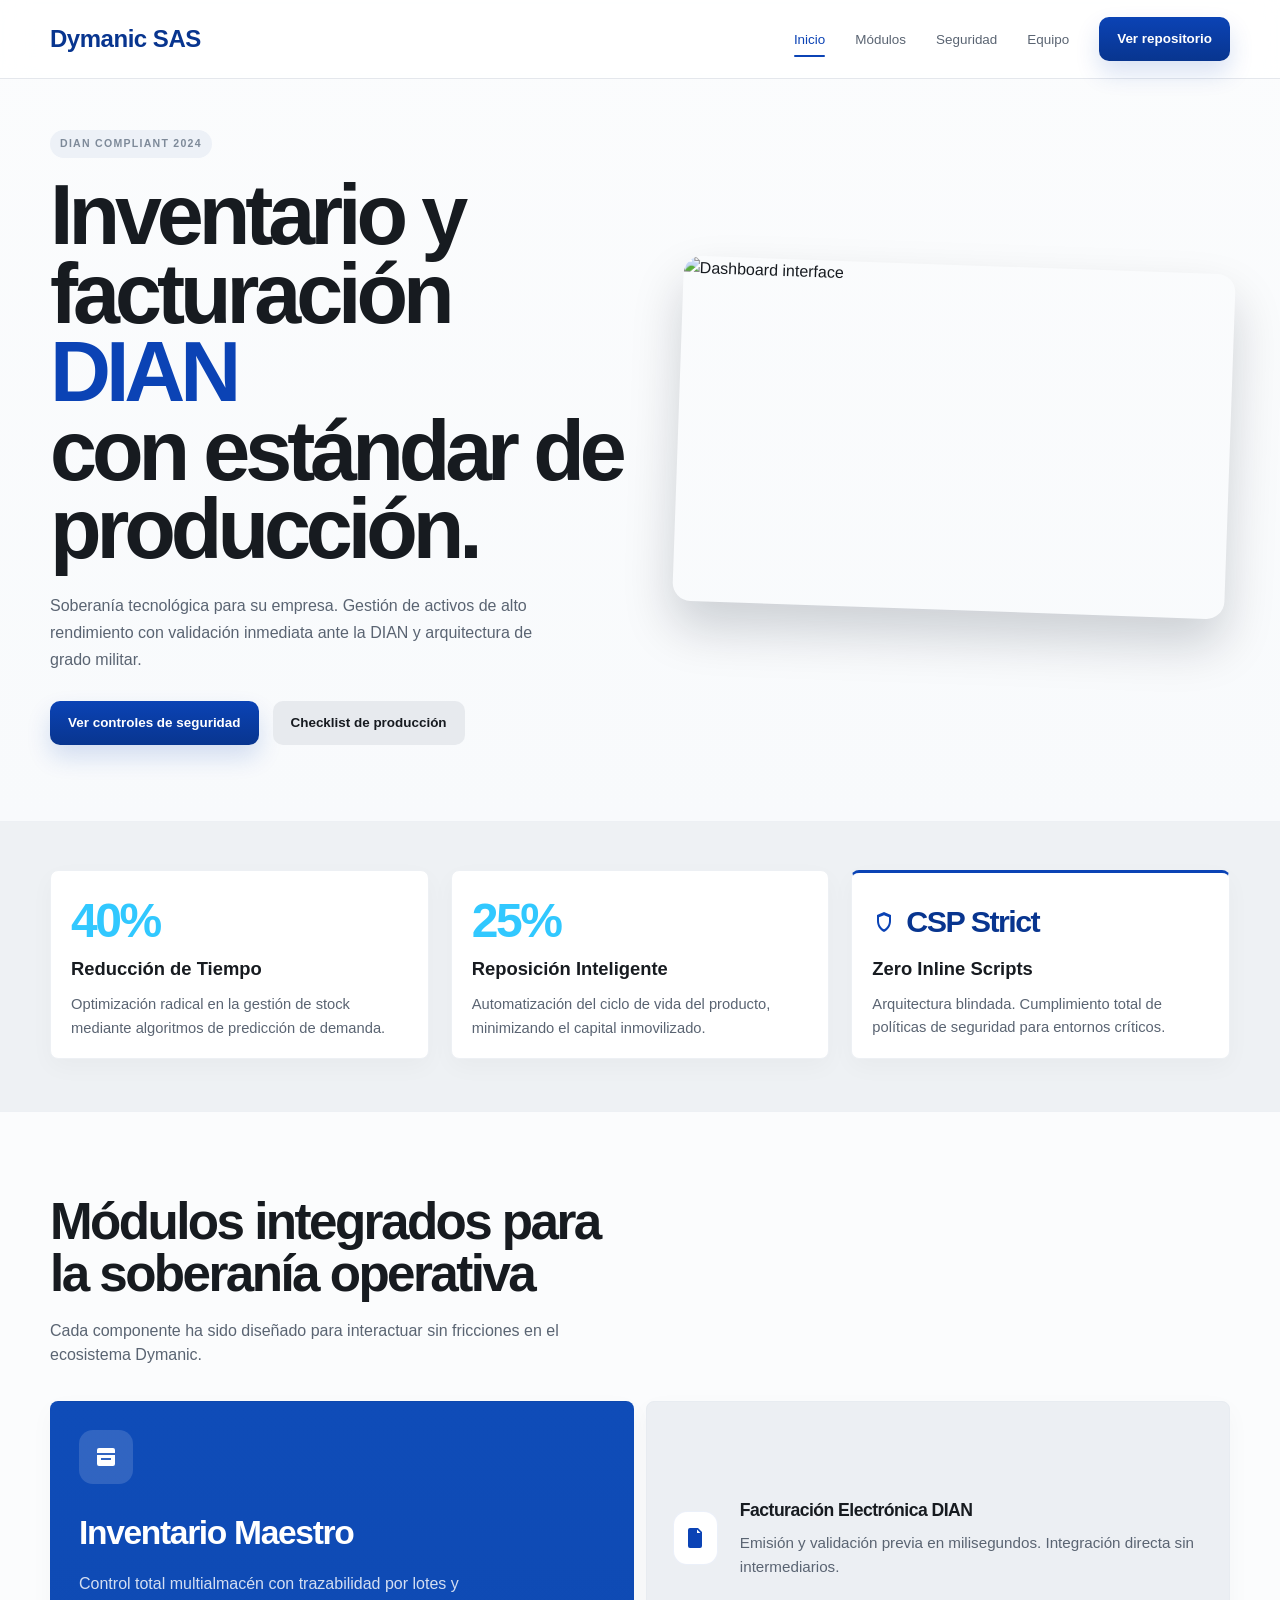
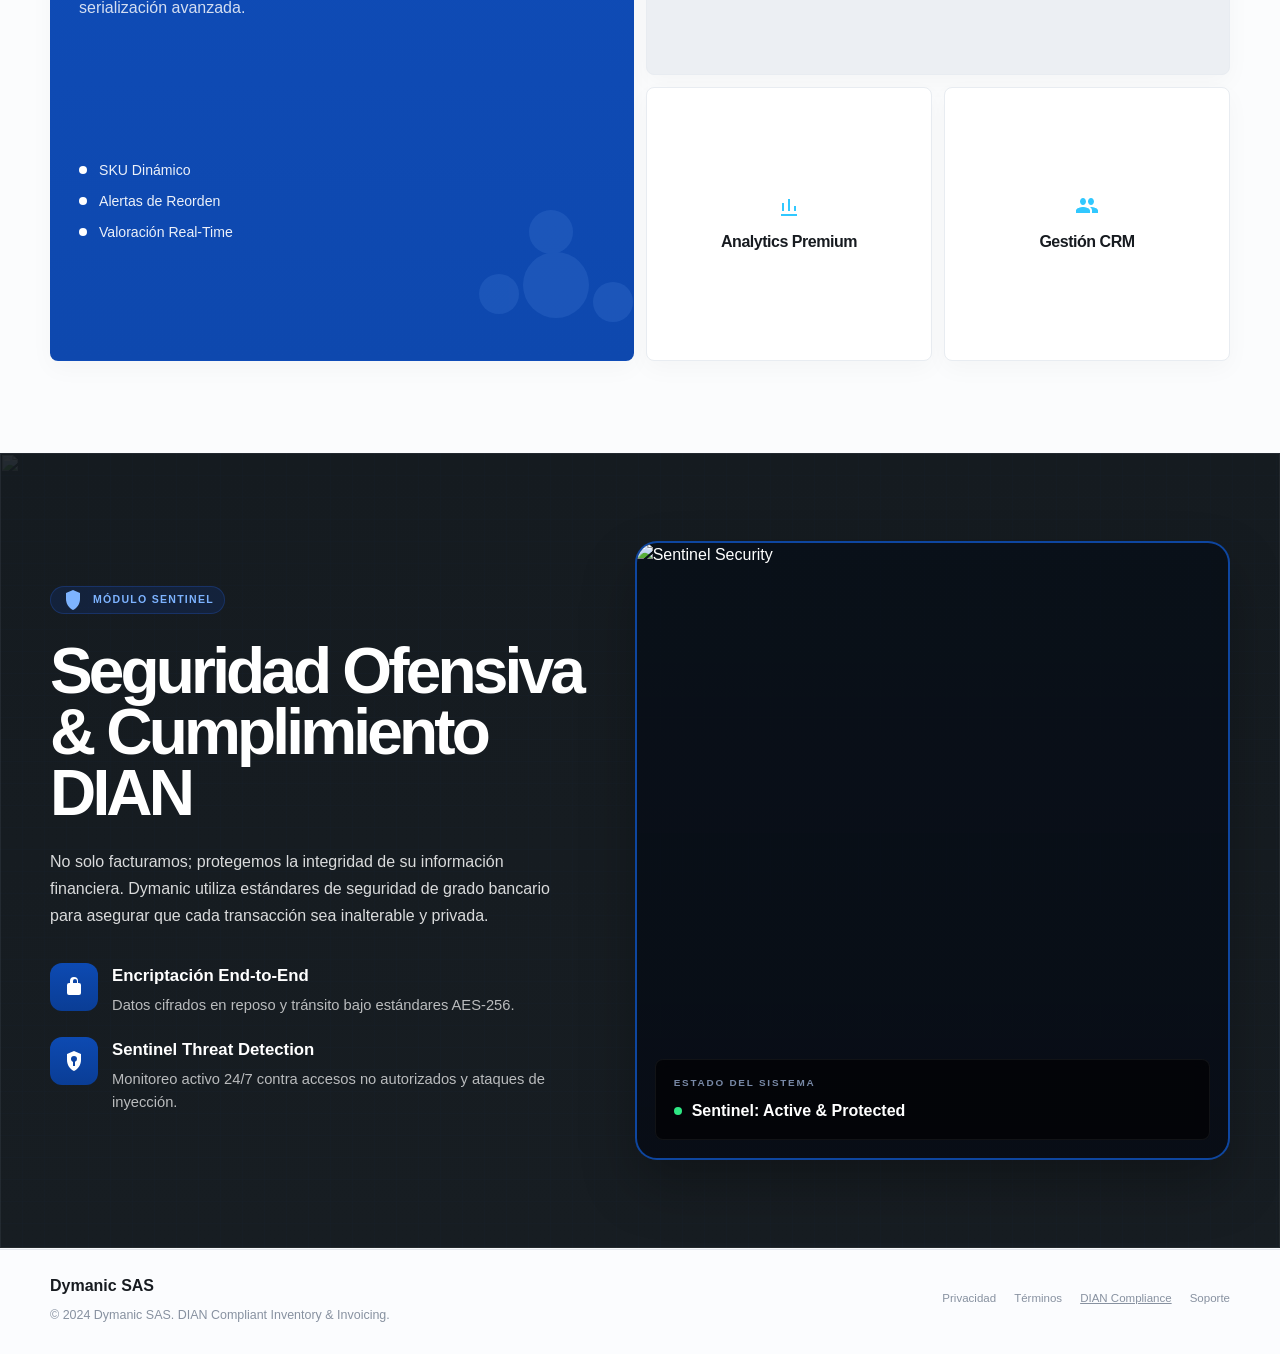
==== commit 768b7a9d: "Implement mockup-aligned landing redesign" ====
--- a/index.html
+++ b/index.html
@@ -4,40 +4,37 @@
   <meta charset="UTF-8" />
   <meta http-equiv="X-UA-Compatible" content="IE=edge" />
   <meta name="viewport" content="width=device-width, initial-scale=1.0" />
-  <title>Dymanic SAS | Plataforma empresarial para inventario y facturación</title>
-  <meta name="description" content="Dymanic SAS centraliza inventario, facturación electrónica DIAN y analítica con foco empresarial para pymes de Latinoamérica." />
+  <title>Dymanic SAS | Inventario y Facturación DIAN</title>
+  <meta name="description" content="Inventario y facturación DIAN con estándar de producción para una operación empresarial segura y lista para despliegue." />
   <meta name="color-scheme" content="light" />
-
-  <!-- CSP estricta sin inline JS/CSS -->
-  <meta http-equiv="Content-Security-Policy" content="default-src 'self'; script-src 'self'; style-src 'self' https://fonts.googleapis.com; img-src 'self' https://images.pexels.com https://github.com data:; font-src https://fonts.gstatic.com; connect-src 'self'; frame-ancestors 'none'; object-src 'none'; base-uri 'self'; form-action 'self'; upgrade-insecure-requests; block-all-mixed-content" />
+  <meta http-equiv="Content-Security-Policy" content="default-src 'self'; script-src 'self'; style-src 'self' https://fonts.googleapis.com; img-src 'self' https://lh3.googleusercontent.com data:; font-src https://fonts.gstatic.com; connect-src 'self'; frame-ancestors 'none'; object-src 'none'; base-uri 'self'; form-action 'self'; upgrade-insecure-requests; block-all-mixed-content" />
   <meta http-equiv="Referrer-Policy" content="strict-origin-when-cross-origin" />
   <meta http-equiv="Permissions-Policy" content="accelerometer=(), autoplay=(), camera=(), display-capture=(), geolocation=(), gyroscope=(), magnetometer=(), microphone=(), payment=(), usb=(), xr-spatial-tracking=()" />
 
   <link rel="preconnect" href="https://fonts.googleapis.com" />
   <link rel="preconnect" href="https://fonts.gstatic.com" crossorigin />
-  <link href="https://fonts.googleapis.com/css2?family=Inter:wght@400;500;600;700;800&display=swap" rel="stylesheet" />
+  <link href="https://fonts.googleapis.com/css2?family=Inter:wght@400;500;600;700;800&family=Manrope:wght@700;800&display=swap" rel="stylesheet" />
   <link rel="stylesheet" href="assets/css/main.css" />
 </head>
 <body>
   <a class="skip-link" href="#contenido">Saltar al contenido</a>
 
-  <header id="mainHeader" aria-label="Barra principal">
-    <div class="nav-wrap">
-      <a href="#inicio" class="brand" aria-label="Dymanic SAS, ir al inicio">
-        <img src="logo_dymanic.png" alt="Logo Dymanic SAS" />
-        <span>Dymanic SAS</span>
-      </a>
-
-      <button class="menu-toggle" id="menuBtn" type="button" aria-expanded="false" aria-controls="mainNav" aria-label="Abrir menú">☰</button>
+  <header class="topbar" aria-label="Barra principal">
+    <div class="container nav-row">
+      <a class="brand" href="#inicio" aria-label="Dymanic SAS, ir al inicio">Dymanic SAS</a>
+
+      <button class="menu-toggle" id="menuBtn" type="button" aria-expanded="false" aria-controls="mainNav" aria-label="Abrir menú principal">
+        Menú
+      </button>
 
       <nav id="mainNav" aria-label="Navegación principal">
-        <ul>
-          <li><a href="#inicio">Inicio</a></li>
-          <li><a href="#modulos">Módulos</a></li>
-          <li><a href="#seguridad">Seguridad</a></li>
-          <li><a href="#equipo">Equipo</a></li>
+        <ul class="nav-list">
+          <li><a class="nav-link nav-link--active" href="#inicio" aria-current="page">Inicio</a></li>
+          <li><a class="nav-link" href="#modulos">Módulos</a></li>
+          <li><a class="nav-link" href="#seguridad">Seguridad</a></li>
+          <li><a class="nav-link" href="#equipo">Equipo</a></li>
           <li>
-            <a class="btn btn-primary" href="https://github.com/camilogamboa2024/dymanic-sas-piloto" target="_blank" rel="noopener noreferrer">Ver repositorio</a>
+            <a class="repo-button" href="https://github.com/camilogamboa2024/dymanic-sas-piloto" target="_blank" rel="noopener noreferrer">Ver repositorio</a>
           </li>
         </ul>
       </nav>
@@ -45,90 +42,219 @@
   </header>
 
   <main id="contenido">
-    <section class="section hero" id="inicio">
-      <div>
-        <span class="badge">SaaS Empresarial</span>
-        <h1>Inventario y facturación DIAN con estándar de producción.</h1>
-        <p class="lead">Esta versión elimina inline CSS/JS para permitir CSP estricta, mejora mantenibilidad y deja una guía exacta para despliegue seguro en Nginx, Cloudflare y Vercel.</p>
-        <div class="hero-cta">
-          <a class="btn btn-primary" href="#seguridad">Ver controles de seguridad</a>
-          <a class="btn btn-outline" href="docs/SECURITY_PRODUCTION_CHECKLIST.md">Checklist de producción</a>
-        </div>
-        <div class="stats" aria-label="Indicadores de valor">
-          <article class="stat"><strong>40%</strong><span>Menos tiempo en gestión de stock</span></article>
-          <article class="stat"><strong>25%</strong><span>Optimización en reposición</span></article>
-          <article class="stat"><strong>CSP Strict</strong><span>Sin inline scripts ni estilos</span></article>
-        </div>
-      </div>
-
-      <aside class="hero-card" aria-label="Imagen de operación logística">
-        <img src="https://images.pexels.com/photos/3182830/pexels-photo-3182830.jpeg" alt="Equipo gestionando operación logística" loading="eager" decoding="async" />
-      </aside>
-    </section>
-
-    <section class="section" id="modulos">
-      <h2>Módulos clave de la plataforma</h2>
-      <p class="subtitle">Arquitectura visual y de contenido diseñada para comunicar valor de negocio sin sacrificar seguridad de front-end.</p>
-      <div class="grid-3">
-        <article class="panel">
-          <h3>stock_pro</h3>
-          <p>Gestión de SKU, lotes, mínimos operativos y alertas automáticas para control continuo del inventario.</p>
-        </article>
-        <article class="panel">
-          <h3>factura_lite</h3>
-          <p>Emisión y validación de facturas electrónicas con integración orientada al flujo regulatorio DIAN.</p>
-        </article>
-        <article class="panel">
-          <h3>reportes_kpi</h3>
-          <p>Tableros de rotación, ventas y márgenes para decisiones de compra basadas en datos.</p>
-        </article>
-      </div>
-    </section>
-
-    <section class="section" id="seguridad">
-      <h2>Controles de seguridad implementados</h2>
-      <p class="subtitle">Sin humo: controles aplicados en código + guía operativa para despliegue productivo.</p>
-      <div class="grid-3">
-        <article class="panel">
-          <h3>Navegador</h3>
-          <ul class="security-list">
-            <li>CSP estricta con <code>script-src 'self'</code> y sin inline.</li>
-            <li><code>Referrer-Policy</code> y <code>Permissions-Policy</code> reforzadas.</li>
-            <li>Bloqueo de mixto/inseguro y superficies de embed.</li>
-          </ul>
-        </article>
-        <article class="panel">
-          <h3>Enlaces y contenido</h3>
-          <ul class="security-list">
-            <li><code>rel="noopener noreferrer"</code> en externos con nueva pestaña.</li>
-            <li>Recursos estáticos locales para CSS y JS.</li>
-            <li>Dependencias remotas mínimas y explícitas.</li>
-          </ul>
-        </article>
-        <article class="panel">
-          <h3>QA de seguridad</h3>
-          <ul class="security-list">
-            <li>Checklist de despliegue por plataforma incluido en <code>docs/</code>.</li>
-            <li>Plan de validación con comandos concretos y criterios de salida.</li>
-            <li>Matriz de endurecimiento para operación continua.</li>
-          </ul>
-        </article>
-      </div>
-    </section>
-
-    <section class="section" id="equipo">
-      <h2>Equipo</h2>
-      <p class="subtitle">Perfiles enlazados de forma segura para revisar historial técnico y contribuciones.</p>
-      <div class="team">
-        <a class="member" href="https://github.com/camilogamboa2024" target="_blank" rel="noopener noreferrer"><img src="https://github.com/camilogamboa2024.png" alt="Foto de camilogamboa2024" loading="lazy" decoding="async" />camilogamboa2024</a>
-        <a class="member" href="https://github.com/Stiben24435-0" target="_blank" rel="noopener noreferrer"><img src="https://github.com/Stiben24435-0.png" alt="Foto de Stiben24435-0" loading="lazy" decoding="async" />Stiben24435-0</a>
-        <a class="member" href="https://github.com/CamilaU14" target="_blank" rel="noopener noreferrer"><img src="https://github.com/CamilaU14.png" alt="Foto de CamilaU14" loading="lazy" decoding="async" />CamilaU14</a>
-      </div>
-    </section>
+    <section class="hero-section" id="inicio">
+      <div class="container hero-grid">
+        <div class="hero-copy">
+          <span class="hero-badge">DIAN COMPLIANT 2024</span>
+          <h1 class="hero-title">
+            <span class="hero-line">Inventario y</span>
+            <span class="hero-line">facturación <span class="hero-highlight">DIAN</span></span>
+            <span class="hero-line">con estándar de</span>
+            <span class="hero-line">producción.</span>
+          </h1>
+          <p class="hero-description">Soberanía tecnológica para su empresa. Gestión de activos de alto rendimiento con validación inmediata ante la DIAN y arquitectura de grado militar.</p>
+
+          <div class="hero-actions">
+            <a class="primary-cta" href="#seguridad">Ver controles de seguridad</a>
+            <a class="secondary-cta" href="docs/SECURITY_PRODUCTION_CHECKLIST.md">Checklist de producción</a>
+          </div>
+        </div>
+
+        <div class="hero-visual">
+          <div class="hero-image-frame">
+            <img
+              src="https://lh3.googleusercontent.com/aida-public/[base64]"
+              alt="Dashboard interface"
+              loading="eager"
+              decoding="async"
+            />
+          </div>
+        </div>
+      </div>
+    </section>
+
+    <section class="metrics-section" aria-labelledby="metricas-title">
+      <div class="container">
+        <h2 class="sr-only" id="metricas-title">Indicadores de valor</h2>
+        <div class="metric-grid">
+          <article class="metric-card">
+            <div class="metric-value">40%</div>
+            <h3>Reducción de Tiempo</h3>
+            <p>Optimización radical en la gestión de stock mediante algoritmos de predicción de demanda.</p>
+          </article>
+
+          <article class="metric-card">
+            <div class="metric-value">25%</div>
+            <h3>Reposición Inteligente</h3>
+            <p>Automatización del ciclo de vida del producto, minimizando el capital inmovilizado.</p>
+          </article>
+
+          <article class="metric-card metric-card--security">
+            <div class="metric-security-head">
+              <svg class="metric-icon" viewBox="0 0 24 24" aria-hidden="true">
+                <path d="M12 2l7 3v6c0 4.97-3.05 9.29-7 11-3.95-1.71-7-6.03-7-11V5l7-3zm0 3.22L7 7.14v3.82c0 3.67 2.14 6.95 5 8.36 2.86-1.41 5-4.69 5-8.36V7.14l-5-1.92z" fill="currentColor"/>
+              </svg>
+              <div class="metric-security-title">CSP Strict</div>
+            </div>
+            <h3>Zero Inline Scripts</h3>
+            <p>Arquitectura blindada. Cumplimiento total de políticas de seguridad para entornos críticos.</p>
+          </article>
+        </div>
+      </div>
+    </section>
+
+    <section class="modules-section" id="modulos">
+      <div class="container">
+        <div class="section-copy">
+          <h2>Módulos integrados para la soberanía operativa</h2>
+          <p>Cada componente ha sido diseñado para interactuar sin fricciones en el ecosistema Dymanic.</p>
+        </div>
+
+        <div class="bento-grid">
+          <article class="bento-card bento-card--primary">
+            <div class="module-icon-box module-icon-box--light">
+              <svg viewBox="0 0 24 24" aria-hidden="true">
+                <path d="M5 3h14a2 2 0 0 1 2 2v3H3V5a2 2 0 0 1 2-2zm-2 7h18v9a2 2 0 0 1-2 2H5a2 2 0 0 1-2-2v-9zm4 3v2h10v-2H7z" fill="currentColor"/>
+              </svg>
+            </div>
+            <h3>Inventario Maestro</h3>
+            <p>Control total multialmacén con trazabilidad por lotes y serialización avanzada.</p>
+
+            <ul class="module-points">
+              <li>SKU Dinámico</li>
+              <li>Alertas de Reorden</li>
+              <li>Valoración Real-Time</li>
+            </ul>
+
+            <div class="hub-mark" aria-hidden="true">
+              <span class="hub-mark__core"></span>
+              <span class="hub-mark__node hub-mark__node--top"></span>
+              <span class="hub-mark__node hub-mark__node--left"></span>
+              <span class="hub-mark__node hub-mark__node--right"></span>
+            </div>
+          </article>
+
+          <article class="bento-card bento-card--wide">
+            <div class="module-icon-box">
+              <svg viewBox="0 0 24 24" aria-hidden="true">
+                <path d="M7 2h8l4 4v14a2 2 0 0 1-2 2H7a2 2 0 0 1-2-2V4a2 2 0 0 1 2-2zm7 1.5V7h3.5L14 3.5zM8 11h8v1.5H8V11zm0 3h8v1.5H8V14zm0 3h5v1.5H8V17z" fill="currentColor"/>
+              </svg>
+            </div>
+            <div>
+              <h3>Facturación Electrónica DIAN</h3>
+              <p>Emisión y validación previa en milisegundos. Integración directa sin intermediarios.</p>
+            </div>
+          </article>
+
+          <article class="bento-card bento-card--mini">
+            <svg class="mini-icon mini-icon--cyan" viewBox="0 0 24 24" aria-hidden="true">
+              <path d="M5 17h2V9H5v8zm6 0h2V5h-2v12zm6 0h2V12h-2v5zM4 20h16v2H4z" fill="currentColor"/>
+            </svg>
+            <h4>Analytics Premium</h4>
+          </article>
+
+          <article class="bento-card bento-card--mini">
+            <svg class="mini-icon mini-icon--cyan" viewBox="0 0 24 24" aria-hidden="true">
+              <path d="M16 11c1.66 0 2.99-1.57 2.99-3.5S17.66 4 16 4s-3 1.57-3 3.5S14.34 11 16 11zm-8 0c1.66 0 2.99-1.57 2.99-3.5S9.66 4 8 4 5 5.57 5 7.5 6.34 11 8 11zm0 2c-2.33 0-7 1.17-7 3.5V19h14v-2.5C15 14.17 10.33 13 8 13zm8 0c-.29 0-.62.02-.97.05 1.16.84 1.97 1.96 1.97 3.45V19h6v-2.5c0-2.33-4.67-3.5-7-3.5z" fill="currentColor"/>
+            </svg>
+            <h4>Gestión CRM</h4>
+          </article>
+        </div>
+      </div>
+    </section>
+
+    <section class="sentinel-section" id="seguridad">
+      <img
+        class="sentinel-background"
+        src="https://lh3.googleusercontent.com/aida-public/[base64]"
+        alt=""
+        aria-hidden="true"
+        loading="lazy"
+        decoding="async"
+      />
+
+      <div class="container sentinel-grid">
+        <div class="sentinel-copy">
+          <span class="sentinel-badge">
+            <svg viewBox="0 0 24 24" aria-hidden="true">
+              <path d="M12 2l7 3v6c0 4.97-3.05 9.29-7 11-3.95-1.71-7-6.03-7-11V5l7-3z" fill="currentColor"/>
+            </svg>
+            MÓDULO SENTINEL
+          </span>
+
+          <h2>
+            <span>Seguridad Ofensiva</span>
+            <span>&amp; Cumplimiento</span>
+            <span>DIAN</span>
+          </h2>
+
+          <p>No solo facturamos; protegemos la integridad de su información financiera. Dymanic utiliza estándares de seguridad de grado bancario para asegurar que cada transacción sea inalterable y privada.</p>
+
+          <div class="sentinel-features">
+            <article class="sentinel-feature">
+              <div class="feature-icon">
+                <svg viewBox="0 0 24 24" aria-hidden="true">
+                  <path d="M17 8h-1V6a4 4 0 1 0-8 0v2H7a2 2 0 0 0-2 2v8a2 2 0 0 0 2 2h10a2 2 0 0 0 2-2v-8a2 2 0 0 0-2-2zm-6 0V6a2 2 0 1 1 4 0v2h-4zm1 8.73V18h2v-1.27a2 2 0 1 0-2 0z" fill="currentColor"/>
+                </svg>
+              </div>
+              <div>
+                <h3>Encriptación End-to-End</h3>
+                <p>Datos cifrados en reposo y tránsito bajo estándares AES-256.</p>
+              </div>
+            </article>
+
+            <article class="sentinel-feature">
+              <div class="feature-icon">
+                <svg viewBox="0 0 24 24" aria-hidden="true">
+                  <path d="M12 2l7 3v6c0 4.97-3.05 9.29-7 11-3.95-1.71-7-6.03-7-11V5l7-3zm0 5a3 3 0 0 0-3 3c0 1.3.84 2.4 2 2.82V17h2v-4.18A2.99 2.99 0 0 0 15 10a3 3 0 0 0-3-3z" fill="currentColor"/>
+                </svg>
+              </div>
+              <div>
+                <h3>Sentinel Threat Detection</h3>
+                <p>Monitoreo activo 24/7 contra accesos no autorizados y ataques de inyección.</p>
+              </div>
+            </article>
+          </div>
+        </div>
+
+        <div class="sentinel-panel">
+          <div class="sentinel-image-frame">
+            <img
+              src="https://lh3.googleusercontent.com/aida-public/[base64]"
+              alt="Sentinel Security"
+              loading="lazy"
+              decoding="async"
+            />
+
+            <div class="system-status">
+              <div class="system-status__label">ESTADO DEL SISTEMA</div>
+              <div class="system-status__row">
+                <span class="status-dot" aria-hidden="true"></span>
+                <span>Sentinel: Active &amp; Protected</span>
+              </div>
+            </div>
+          </div>
+        </div>
+      </div>
+    </section>
+
+    <div id="equipo" class="anchor-target" aria-hidden="true"></div>
   </main>
 
-  <footer>
-    <div class="footer-wrap">© 2026 Dymanic SAS. Sitio corporativo con hardening de seguridad y checklist productivo.</div>
+  <footer class="site-footer">
+    <div class="container footer-row">
+      <div class="footer-copy">
+        <div class="footer-brand">Dymanic SAS</div>
+        <p>© 2024 Dymanic SAS. DIAN Compliant Inventory &amp; Invoicing.</p>
+      </div>
+
+      <div class="footer-links" aria-label="Enlaces del pie de página">
+        <a href="#inicio">Privacidad</a>
+        <a href="#inicio">Términos</a>
+        <a class="footer-link--active" href="#seguridad">DIAN Compliance</a>
+        <a href="#equipo">Soporte</a>
+      </div>
+    </div>
   </footer>
 
   <script src="assets/js/main.js" defer></script>
--- a/assets/css/main.css
+++ b/assets/css/main.css
@@ -1,290 +1,945 @@
 :root {
-  --bg: #f3f6fc;
+  --page-bg: #f7f9fb;
   --surface: #ffffff;
-  --text: #10213c;
-  --muted: #50627d;
-  --line: #d9e3f3;
-  --primary: #0a4ad1;
-  --primary-2: #326bf0;
-  --radius: 16px;
-  --shadow: 0 20px 50px rgba(16, 33, 60, 0.10);
-}
-
-* { box-sizing: border-box; margin: 0; padding: 0; }
+  --surface-muted: #f1f3f5;
+  --surface-soft: #eef1f4;
+  --surface-dark: #14191e;
+  --surface-dark-border: #0f49a8;
+  --text: #171b20;
+  --text-muted: #5a6472;
+  --text-soft: #8791a0;
+  --line: #e4e7ec;
+  --line-dark: rgba(255, 255, 255, 0.08);
+  --primary: #0b43b5;
+  --primary-strong: #08358f;
+  --cyan: #31c8ff;
+  --cyan-soft: #d8f5ff;
+  --shadow-soft: 0 18px 40px rgba(21, 31, 53, 0.06);
+  --shadow-deep: 0 26px 60px rgba(15, 24, 42, 0.14);
+  --radius-sm: 10px;
+  --radius-md: 14px;
+  --radius-lg: 22px;
+  --container: 1180px;
+  --font-heading: "Manrope", "Inter", sans-serif;
+  --font-body: "Inter", sans-serif;
+}
+
+*,
+*::before,
+*::after {
+  box-sizing: border-box;
+}
+
+html {
+  scroll-behavior: smooth;
+}
 
 body {
-  font-family: "Inter", system-ui, -apple-system, sans-serif;
+  margin: 0;
+  min-height: 100vh;
+  overflow-x: hidden;
+  background: var(--page-bg);
   color: var(--text);
-  background: radial-gradient(circle at 20% 0%, #ffffff 0%, var(--bg) 40%, #eef3fd 100%);
-  line-height: 1.6;
-}
-
-a { color: inherit; }
+  font-family: var(--font-body);
+  line-height: 1.5;
+}
+
+body.nav-open {
+  overflow: hidden;
+}
+
+img {
+  display: block;
+  max-width: 100%;
+}
+
+a {
+  color: inherit;
+  text-decoration: none;
+}
+
+button,
+input,
+textarea,
+select {
+  font: inherit;
+}
+
+.sr-only {
+  position: absolute;
+  width: 1px;
+  height: 1px;
+  padding: 0;
+  margin: -1px;
+  overflow: hidden;
+  clip: rect(0, 0, 0, 0);
+  white-space: nowrap;
+  border: 0;
+}
 
 .skip-link {
   position: absolute;
-  top: -40px;
-  left: 12px;
+  left: 16px;
+  top: -48px;
   z-index: 2000;
+  padding: 10px 14px;
+  border-radius: 999px;
   background: #111827;
-  color: #fff;
-  padding: 10px 12px;
-  border-radius: 10px;
-  text-decoration: none;
-}
-.skip-link:focus { top: 12px; }
-
-header {
-  position: sticky;
-  top: 0;
+  color: #ffffff;
+  font-weight: 700;
+  transition: top 0.2s ease;
+}
+
+.skip-link:focus {
+  top: 16px;
+}
+
+:focus-visible {
+  outline: 3px solid rgba(11, 67, 181, 0.28);
+  outline-offset: 3px;
+}
+
+.container {
+  width: min(var(--container), calc(100% - 40px));
+  margin: 0 auto;
+}
+
+.topbar {
+  position: fixed;
+  inset: 0 0 auto;
   z-index: 1000;
-  backdrop-filter: blur(8px);
-  background: rgba(255, 255, 255, 0.92);
   border-bottom: 1px solid var(--line);
-}
-
-.nav-wrap {
-  max-width: 1120px;
-  margin: 0 auto;
-  padding: 12px 20px;
+  background: rgba(255, 255, 255, 0.82);
+  backdrop-filter: blur(14px);
+}
+
+.nav-row {
   display: flex;
+  align-items: center;
   justify-content: space-between;
-  align-items: center;
-  gap: 18px;
+  gap: 24px;
+  min-height: 78px;
 }
 
 .brand {
+  color: var(--primary-strong);
+  font-size: 1.5rem;
+  font-weight: 700;
+  letter-spacing: -0.02em;
+}
+
+.nav-list {
+  display: flex;
+  align-items: center;
+  gap: 30px;
+  list-style: none;
+  margin: 0;
+  padding: 0;
+}
+
+.nav-link {
+  position: relative;
+  color: var(--text-muted);
+  font-size: 0.84rem;
+  font-weight: 500;
+}
+
+.nav-link::after {
+  content: "";
+  position: absolute;
+  left: 0;
+  right: 0;
+  bottom: -10px;
+  height: 2px;
+  border-radius: 999px;
+  background: var(--primary);
+  transform: scaleX(0);
+  transform-origin: center;
+  transition: transform 0.2s ease;
+}
+
+.nav-link:hover,
+.nav-link:focus-visible,
+.nav-link--active {
+  color: var(--primary);
+}
+
+.nav-link:hover::after,
+.nav-link:focus-visible::after,
+.nav-link--active::after {
+  transform: scaleX(1);
+}
+
+.repo-button,
+.primary-cta,
+.secondary-cta {
   display: inline-flex;
   align-items: center;
-  gap: 12px;
-  text-decoration: none;
-  font-weight: 800;
-  letter-spacing: -0.02em;
-}
-.brand img { height: 52px; width: auto; }
-
-nav ul {
-  list-style: none;
-  display: flex;
-  align-items: center;
-  gap: 18px;
-}
-
-nav a {
-  text-decoration: none;
-  color: var(--muted);
-  font-weight: 600;
-  font-size: 0.95rem;
-}
-nav a:hover,
-nav a:focus-visible { color: var(--primary); }
-
-.btn {
-  border: 1px solid transparent;
-  border-radius: 999px;
-  text-decoration: none;
+  justify-content: center;
+  min-height: 44px;
+  padding: 0 18px;
+  border-radius: var(--radius-sm);
+  font-size: 0.84rem;
   font-weight: 700;
-  font-size: 0.92rem;
-  display: inline-flex;
-  align-items: center;
-  justify-content: center;
-  padding: 10px 18px;
-  transition: all .2s ease;
-}
-
-.btn-primary {
-  color: #fff;
-  background: linear-gradient(135deg, var(--primary), var(--primary-2));
-  box-shadow: 0 12px 25px rgba(10, 74, 209, 0.25);
-}
-.btn-primary:hover { transform: translateY(-1px); }
-
-.btn-outline {
-  border-color: var(--line);
+  transition: transform 0.2s ease, box-shadow 0.2s ease, background 0.2s ease;
+}
+
+.repo-button:hover,
+.primary-cta:hover,
+.secondary-cta:hover,
+.repo-button:focus-visible,
+.primary-cta:focus-visible,
+.secondary-cta:focus-visible {
+  transform: translateY(-1px);
+}
+
+.repo-button,
+.primary-cta {
+  background: linear-gradient(180deg, var(--primary) 0%, var(--primary-strong) 100%);
+  color: #ffffff;
+  box-shadow: 0 12px 24px rgba(11, 67, 181, 0.16);
+}
+
+.secondary-cta {
+  background: #e7eaee;
   color: var(--text);
-  background: #fff;
 }
 
 .menu-toggle {
   display: none;
-  background: none;
-  border: none;
-  font-size: 1.6rem;
+  min-height: 42px;
+  padding: 0 14px;
+  border: 1px solid var(--line);
+  border-radius: var(--radius-sm);
+  background: #ffffff;
   color: var(--text);
-  cursor: pointer;
-}
-
-.section {
-  max-width: 1120px;
-  margin: 0 auto;
-  padding: 78px 20px;
-  scroll-margin-top: 90px;
-}
-
-.hero {
+  font-weight: 700;
+}
+
+.hero-section {
+  padding: 130px 0 76px;
+  background: linear-gradient(180deg, #fbfcfd 0%, #f8fafc 100%);
+}
+
+.hero-grid {
   display: grid;
-  grid-template-columns: 1.1fr 1fr;
-  gap: 24px;
-  align-items: center;
-  padding-top: 52px;
-}
-
-.badge {
-  display: inline-block;
-  font-size: 0.78rem;
-  background: #e7eefc;
+  grid-template-columns: minmax(0, 1.02fr) minmax(0, 0.98fr);
+  gap: 54px;
+  align-items: center;
+}
+
+.hero-badge {
+  display: inline-flex;
+  align-items: center;
+  min-height: 28px;
+  padding: 0 10px;
+  border-radius: 999px;
+  background: #edf1f7;
+  color: #7e8a99;
+  font-size: 0.66rem;
+  font-weight: 700;
+  letter-spacing: 0.12em;
+  text-transform: uppercase;
+}
+
+.hero-title {
+  margin: 18px 0 0;
+  font-family: var(--font-heading);
+  font-size: clamp(3rem, 6.6vw, 5.35rem);
+  font-weight: 800;
+  line-height: 0.93;
+  letter-spacing: -0.06em;
+}
+
+.hero-line {
+  display: block;
+}
+
+.hero-highlight {
   color: var(--primary);
-  padding: 6px 11px;
-  border-radius: 999px;
-  margin-bottom: 14px;
-  font-weight: 700;
-  text-transform: uppercase;
-  letter-spacing: 0.04em;
-}
-
-h1 {
-  font-size: clamp(2rem, 4vw, 3.35rem);
-  line-height: 1.14;
-  letter-spacing: -0.03em;
-  margin-bottom: 16px;
-}
-
-.lead {
-  color: var(--muted);
-  max-width: 640px;
-  margin-bottom: 24px;
-  font-size: 1.03rem;
-}
-
-.hero-cta {
+}
+
+.hero-description {
+  max-width: 500px;
+  margin: 24px 0 0;
+  color: var(--text-muted);
+  font-size: 1rem;
+  line-height: 1.68;
+}
+
+.hero-actions {
   display: flex;
   flex-wrap: wrap;
+  gap: 14px;
+  margin-top: 28px;
+}
+
+.hero-visual {
+  position: relative;
+}
+
+.hero-image-frame {
+  overflow: hidden;
+  border-radius: 18px;
+  box-shadow: 0 26px 50px rgba(8, 15, 31, 0.18);
+  transform: rotate(2deg);
+}
+
+.hero-image-frame img {
+  width: 100%;
+  aspect-ratio: 16 / 10;
+  object-fit: cover;
+}
+
+.metrics-section {
+  padding: 48px 0 52px;
+  background: var(--surface-soft);
+  border-top: 1px solid #edf0f4;
+  border-bottom: 1px solid #edf0f4;
+}
+
+.metric-grid {
+  display: grid;
+  grid-template-columns: repeat(3, minmax(0, 1fr));
+  gap: 22px;
+}
+
+.metric-card {
+  min-height: 170px;
+  padding: 26px 20px 18px;
+  border: 1px solid #edf0f4;
+  border-radius: 8px;
+  background: var(--surface);
+  box-shadow: 0 8px 24px rgba(15, 23, 42, 0.03);
+}
+
+.metric-value {
+  color: var(--cyan);
+  font-family: var(--font-heading);
+  font-size: 3rem;
+  font-weight: 800;
+  line-height: 1;
+  letter-spacing: -0.05em;
+}
+
+.metric-card h3 {
+  margin: 10px 0 0;
+  font-size: 1.15rem;
+  font-weight: 700;
+}
+
+.metric-card p {
+  margin: 10px 0 0;
+  color: var(--text-muted);
+  font-size: 0.92rem;
+  line-height: 1.6;
+}
+
+.metric-card--security {
+  border-top: 3px solid var(--primary);
+}
+
+.metric-security-head {
+  display: flex;
+  align-items: center;
   gap: 10px;
-  margin-bottom: 24px;
-}
-
-.stats {
+}
+
+.metric-icon {
+  width: 24px;
+  height: 24px;
+  color: var(--primary);
+}
+
+.metric-security-title {
+  color: var(--primary-strong);
+  font-family: var(--font-heading);
+  font-size: 1.9rem;
+  font-weight: 800;
+  letter-spacing: -0.05em;
+}
+
+.modules-section {
+  padding: 84px 0 92px;
+  background: #fbfcfd;
+}
+
+.section-copy {
+  max-width: 560px;
+  margin-bottom: 34px;
+}
+
+.section-copy h2 {
+  margin: 0;
+  font-family: var(--font-heading);
+  font-size: clamp(2.4rem, 4vw, 3.2rem);
+  font-weight: 800;
+  line-height: 1.02;
+  letter-spacing: -0.05em;
+}
+
+.section-copy p {
+  margin: 18px 0 0;
+  color: var(--text-muted);
+  font-size: 1rem;
+}
+
+.bento-grid {
   display: grid;
-  grid-template-columns: repeat(3, minmax(120px, 1fr));
+  grid-template-columns: repeat(4, minmax(0, 1fr));
+  grid-template-rows: 1fr 1fr;
   gap: 12px;
-}
-
-.stat {
+  min-height: 560px;
+}
+
+.bento-card {
+  position: relative;
+  overflow: hidden;
+  border: 1px solid #e8ecf1;
+  border-radius: 8px;
   background: var(--surface);
-  border: 1px solid var(--line);
+  box-shadow: 0 8px 24px rgba(15, 23, 42, 0.03);
+}
+
+.bento-card--primary {
+  grid-column: span 2;
+  grid-row: span 2;
+  padding: 28px 28px 24px;
+  background: linear-gradient(180deg, #0f4cb8 0%, #0e48ae 100%);
+  color: #ffffff;
+  border-color: transparent;
+}
+
+.bento-card--wide {
+  grid-column: span 2;
+  display: flex;
+  align-items: center;
+  gap: 22px;
+  padding: 26px;
+  background: #eceff3;
+}
+
+.bento-card--mini {
+  display: flex;
+  flex-direction: column;
+  align-items: center;
+  justify-content: center;
+  gap: 12px;
+  background: #ffffff;
+}
+
+.module-icon-box {
+  display: inline-flex;
+  align-items: center;
+  justify-content: center;
+  width: 54px;
+  height: 54px;
   border-radius: 14px;
-  padding: 14px;
-  box-shadow: var(--shadow);
-}
-.stat strong {
+  background: #ffffff;
+  color: var(--primary);
+  box-shadow: inset 0 0 0 1px rgba(11, 67, 181, 0.08);
+}
+
+.module-icon-box--light {
+  background: rgba(255, 255, 255, 0.14);
+  color: #ffffff;
+  box-shadow: none;
+}
+
+.module-icon-box svg,
+.mini-icon,
+.sentinel-badge svg,
+.feature-icon svg {
+  width: 24px;
+  height: 24px;
+}
+
+.bento-card--primary h3 {
+  margin: 24px 0 0;
+  font-family: var(--font-heading);
+  font-size: 2.1rem;
+  font-weight: 800;
+  letter-spacing: -0.04em;
+}
+
+.bento-card--primary p {
+  max-width: 420px;
+  margin: 14px 0 0;
+  color: rgba(255, 255, 255, 0.82);
+  font-size: 1rem;
+}
+
+.module-points {
+  display: grid;
+  gap: 10px;
+  margin: 140px 0 0;
+  padding: 0;
+  list-style: none;
+}
+
+.module-points li {
+  position: relative;
+  padding-left: 20px;
+  color: rgba(255, 255, 255, 0.92);
+  font-size: 0.88rem;
+  font-weight: 500;
+}
+
+.module-points li::before {
+  content: "";
+  position: absolute;
+  left: 0;
+  top: 0.7em;
+  width: 8px;
+  height: 8px;
+  border-radius: 50%;
+  background: #ffffff;
+  transform: translateY(-50%);
+}
+
+.hub-mark {
+  position: absolute;
+  right: -8px;
+  bottom: -10px;
+  width: 170px;
+  height: 170px;
+  opacity: 0.12;
+}
+
+.hub-mark__core,
+.hub-mark__node {
+  position: absolute;
+  border-radius: 50%;
+  background: #7eb6ff;
+}
+
+.hub-mark__core {
+  inset: 52px;
+}
+
+.hub-mark__node--top {
+  top: 10px;
+  left: 58px;
+  width: 44px;
+  height: 44px;
+}
+
+.hub-mark__node--left {
+  top: 74px;
+  left: 8px;
+  width: 40px;
+  height: 40px;
+}
+
+.hub-mark__node--right {
+  top: 82px;
+  right: 8px;
+  width: 40px;
+  height: 40px;
+}
+
+.bento-card--wide h3,
+.bento-card--mini h4 {
+  margin: 0;
+  font-family: var(--font-heading);
+  font-weight: 700;
+  letter-spacing: -0.03em;
+}
+
+.bento-card--wide h3 {
+  font-size: 1.1rem;
+}
+
+.bento-card--wide p {
+  margin: 8px 0 0;
+  color: var(--text-muted);
+  font-size: 0.95rem;
+  line-height: 1.55;
+}
+
+.bento-card--mini h4 {
+  font-size: 1rem;
+  text-align: center;
+}
+
+.mini-icon--cyan {
+  color: var(--cyan);
+}
+
+.sentinel-section {
+  position: relative;
+  overflow: hidden;
+  padding: 88px 0;
+  background: linear-gradient(180deg, #151b20 0%, #171d22 100%);
+  color: #ffffff;
+}
+
+.sentinel-background {
+  position: absolute;
+  inset: 0;
+  width: 100%;
+  height: 100%;
+  object-fit: cover;
+  opacity: 0.08;
+  pointer-events: none;
+}
+
+.sentinel-section::after {
+  content: "";
+  position: absolute;
+  inset: 0;
+  background-image:
+    linear-gradient(rgba(59, 130, 246, 0.06) 1px, transparent 1px),
+    linear-gradient(90deg, rgba(59, 130, 246, 0.06) 1px, transparent 1px);
+  background-size: 22px 22px;
+  opacity: 0.25;
+  pointer-events: none;
+}
+
+.sentinel-grid {
+  position: relative;
+  z-index: 1;
+  display: grid;
+  grid-template-columns: minmax(0, 0.95fr) minmax(0, 1.05fr);
+  gap: 46px;
+  align-items: center;
+}
+
+.sentinel-badge {
+  display: inline-flex;
+  align-items: center;
+  gap: 8px;
+  min-height: 28px;
+  padding: 0 10px;
+  border-radius: 999px;
+  background: rgba(11, 67, 181, 0.18);
+  border: 1px solid rgba(44, 112, 255, 0.22);
+  color: #7db3ff;
+  font-size: 0.66rem;
+  font-weight: 800;
+  letter-spacing: 0.12em;
+  text-transform: uppercase;
+}
+
+.sentinel-copy h2 {
+  margin: 22px 0 0;
+  font-family: var(--font-heading);
+  font-size: clamp(3rem, 5vw, 4.8rem);
+  font-weight: 800;
+  line-height: 0.95;
+  letter-spacing: -0.06em;
+}
+
+.sentinel-copy h2 span {
   display: block;
-  font-size: 1.08rem;
-  margin-bottom: 4px;
+}
+
+.sentinel-copy p {
+  max-width: 520px;
+  margin: 24px 0 0;
+  color: rgba(255, 255, 255, 0.84);
+  font-size: 1rem;
+  line-height: 1.7;
+}
+
+.sentinel-features {
+  display: grid;
+  gap: 20px;
+  margin-top: 34px;
+}
+
+.sentinel-feature {
+  display: flex;
+  gap: 14px;
+  align-items: flex-start;
+}
+
+.feature-icon {
+  display: inline-flex;
+  align-items: center;
+  justify-content: center;
+  flex: 0 0 48px;
+  width: 48px;
+  height: 48px;
+  border-radius: 12px;
+  background: linear-gradient(180deg, #0d4ab2 0%, #0a3d95 100%);
+  color: #ffffff;
+}
+
+.sentinel-feature h3 {
+  margin: 0;
+  font-size: 1.05rem;
+  font-weight: 700;
+}
+
+.sentinel-feature p {
+  margin: 6px 0 0;
+  color: rgba(255, 255, 255, 0.7);
+  font-size: 0.92rem;
+  line-height: 1.55;
+}
+
+.sentinel-panel {
+  position: relative;
+}
+
+.sentinel-image-frame {
+  position: relative;
+  overflow: hidden;
+  border: 2px solid rgba(16, 81, 185, 0.85);
+  border-radius: 22px;
+  background: linear-gradient(180deg, rgba(8, 15, 24, 0.88) 0%, rgba(8, 13, 22, 0.95) 100%);
+  box-shadow: 0 26px 54px rgba(0, 0, 0, 0.26);
+}
+
+.sentinel-image-frame img {
+  width: 100%;
+  aspect-ratio: 1 / 1.04;
+  object-fit: cover;
+}
+
+.system-status {
+  position: absolute;
+  left: 18px;
+  right: 18px;
+  bottom: 18px;
+  padding: 16px 18px;
+  border: 1px solid rgba(255, 255, 255, 0.06);
+  border-radius: 8px;
+  background: rgba(0, 0, 0, 0.62);
+  backdrop-filter: blur(6px);
+}
+
+.system-status__label {
+  color: rgba(186, 211, 255, 0.64);
+  font-size: 0.62rem;
+  font-weight: 800;
+  letter-spacing: 0.18em;
+  text-transform: uppercase;
+}
+
+.system-status__row {
+  display: flex;
+  align-items: center;
+  gap: 10px;
+  margin-top: 8px;
+  font-size: 1rem;
+  font-weight: 700;
+}
+
+.status-dot {
+  width: 8px;
+  height: 8px;
+  border-radius: 50%;
+  background: #2ee783;
+}
+
+.anchor-target {
+  height: 1px;
+}
+
+.site-footer {
+  border-top: 1px solid var(--line);
+  background: #fbfcfe;
+}
+
+.footer-row {
+  display: flex;
+  align-items: center;
+  justify-content: space-between;
+  gap: 24px;
+  padding: 24px 0 30px;
+}
+
+.footer-brand {
+  color: var(--text);
+  font-size: 1rem;
+  font-weight: 700;
+}
+
+.footer-copy p {
+  margin: 8px 0 0;
+  color: var(--text-soft);
+  font-size: 0.78rem;
+}
+
+.footer-links {
+  display: flex;
+  align-items: center;
+  gap: 18px;
+}
+
+.footer-links a {
+  color: var(--text-soft);
+  font-size: 0.72rem;
+  font-weight: 500;
+}
+
+.footer-link--active {
   color: var(--primary);
-}
-
-.hero-card {
-  background: var(--surface);
-  border: 1px solid var(--line);
-  border-radius: var(--radius);
-  padding: 14px;
-  box-shadow: var(--shadow);
-}
-.hero-card img {
-  width: 100%;
-  border-radius: 12px;
-  max-height: 390px;
-  object-fit: cover;
-}
-
-h2 {
-  font-size: clamp(1.55rem, 2.8vw, 2.2rem);
-  line-height: 1.2;
-  letter-spacing: -0.02em;
-  margin-bottom: 12px;
-}
-
-.subtitle {
-  color: var(--muted);
-  margin-bottom: 30px;
-  max-width: 760px;
-}
-
-.grid-3 {
-  display: grid;
-  grid-template-columns: repeat(auto-fit, minmax(240px, 1fr));
-  gap: 16px;
-}
-
-.panel {
-  background: var(--surface);
-  border: 1px solid var(--line);
-  border-radius: var(--radius);
-  padding: 18px;
-  box-shadow: var(--shadow);
-}
-
-.panel h3 {
-  margin-bottom: 6px;
-  color: var(--primary);
-  font-size: 1.02rem;
-  letter-spacing: -0.01em;
-}
-
-.panel p,
-.panel li {
-  color: var(--muted);
-  font-size: 0.95rem;
-}
-
-.security-list { padding-left: 1.1rem; }
-.security-list li + li { margin-top: 8px; }
-
-.team { display: flex; flex-wrap: wrap; gap: 12px; }
-.member {
-  background: var(--surface);
-  border: 1px solid var(--line);
-  border-radius: 12px;
-  padding: 8px 11px;
-  display: inline-flex;
-  align-items: center;
-  gap: 8px;
-  text-decoration: none;
-  font-weight: 600;
-}
-.member img { width: 32px; height: 32px; border-radius: 50%; }
-
-footer {
-  margin-top: 24px;
-  border-top: 1px solid var(--line);
-  background: #f7faff;
-}
-.footer-wrap {
-  max-width: 1120px;
-  margin: 0 auto;
-  padding: 18px 20px 30px;
-  color: var(--muted);
-  font-size: 0.92rem;
-}
-
-@media (max-width: 900px) {
-  .hero { grid-template-columns: 1fr; }
-  .hero-card { order: -1; }
-  .stats { grid-template-columns: 1fr; }
-}
-
-@media (max-width: 760px) {
-  .menu-toggle { display: block; }
+  text-decoration: underline;
+}
+
+@media (max-width: 1100px) {
+  .hero-grid,
+  .sentinel-grid {
+    grid-template-columns: 1fr;
+  }
+
+  .hero-image-frame {
+    max-width: 680px;
+    margin-inline: auto;
+  }
+
+  .metric-grid {
+    grid-template-columns: 1fr;
+  }
+
+  .bento-grid {
+    grid-template-columns: repeat(2, minmax(0, 1fr));
+    grid-template-rows: auto;
+    min-height: 0;
+  }
+
+  .bento-card--primary,
+  .bento-card--wide {
+    grid-column: span 2;
+  }
+
+  .module-points {
+    margin-top: 90px;
+  }
+
+  .sentinel-image-frame {
+    max-width: 620px;
+    margin-inline: auto;
+  }
+}
+
+@media (max-width: 860px) {
+  .container {
+    width: min(var(--container), calc(100% - 28px));
+  }
+
+  .topbar {
+    background: rgba(255, 255, 255, 0.92);
+  }
+
+  .nav-row {
+    min-height: 70px;
+  }
+
+  .menu-toggle {
+    display: inline-flex;
+    align-items: center;
+    justify-content: center;
+  }
+
   nav {
     position: fixed;
-    inset: 0 0 0 35%;
+    inset: 70px 0 auto auto;
+    width: min(320px, calc(100% - 28px));
+    padding: 18px;
+    border: 1px solid var(--line);
+    border-radius: 12px;
     background: rgba(255, 255, 255, 0.98);
-    backdrop-filter: blur(6px);
-    transform: translateX(100%);
-    transition: transform .25s ease;
-    border-left: 1px solid var(--line);
-    padding: 84px 22px 22px;
-  }
-  nav.open { transform: translateX(0); }
-  nav ul { flex-direction: column; align-items: flex-start; }
-}
+    box-shadow: var(--shadow-deep);
+    transform: translateY(-12px);
+    opacity: 0;
+    pointer-events: none;
+    transition: opacity 0.2s ease, transform 0.2s ease;
+  }
+
+  nav.open {
+    transform: translateY(0);
+    opacity: 1;
+    pointer-events: auto;
+  }
+
+  .nav-list {
+    flex-direction: column;
+    align-items: stretch;
+    gap: 14px;
+  }
+
+  .repo-button {
+    width: 100%;
+  }
+
+  .hero-section {
+    padding-top: 112px;
+  }
+
+  .hero-title,
+  .sentinel-copy h2 {
+    font-size: clamp(2.8rem, 11vw, 4.4rem);
+  }
+
+  .hero-actions {
+    flex-direction: column;
+    align-items: stretch;
+  }
+
+  .primary-cta,
+  .secondary-cta {
+    width: 100%;
+  }
+
+  .bento-grid {
+    grid-template-columns: 1fr;
+  }
+
+  .bento-card--primary,
+  .bento-card--wide {
+    grid-column: span 1;
+  }
+
+  .footer-row {
+    flex-direction: column;
+    align-items: flex-start;
+  }
+
+  .footer-links {
+    flex-wrap: wrap;
+  }
+}
+
+@media (max-width: 560px) {
+  .hero-description,
+  .section-copy p,
+  .sentinel-copy p {
+    font-size: 0.95rem;
+  }
+
+  .metric-card,
+  .bento-card--primary,
+  .bento-card--wide,
+  .bento-card--mini {
+    padding-inline: 18px;
+  }
+
+  .metric-security-title {
+    font-size: 1.6rem;
+  }
+
+  .module-points {
+    margin-top: 60px;
+  }
+
+  .sentinel-feature {
+    flex-direction: column;
+  }
+}
+
+@media (prefers-reduced-motion: reduce) {
+  html {
+    scroll-behavior: auto;
+  }
+
+  *,
+  *::before,
+  *::after {
+    transition: none !important;
+    animation: none !important;
+  }
+}
